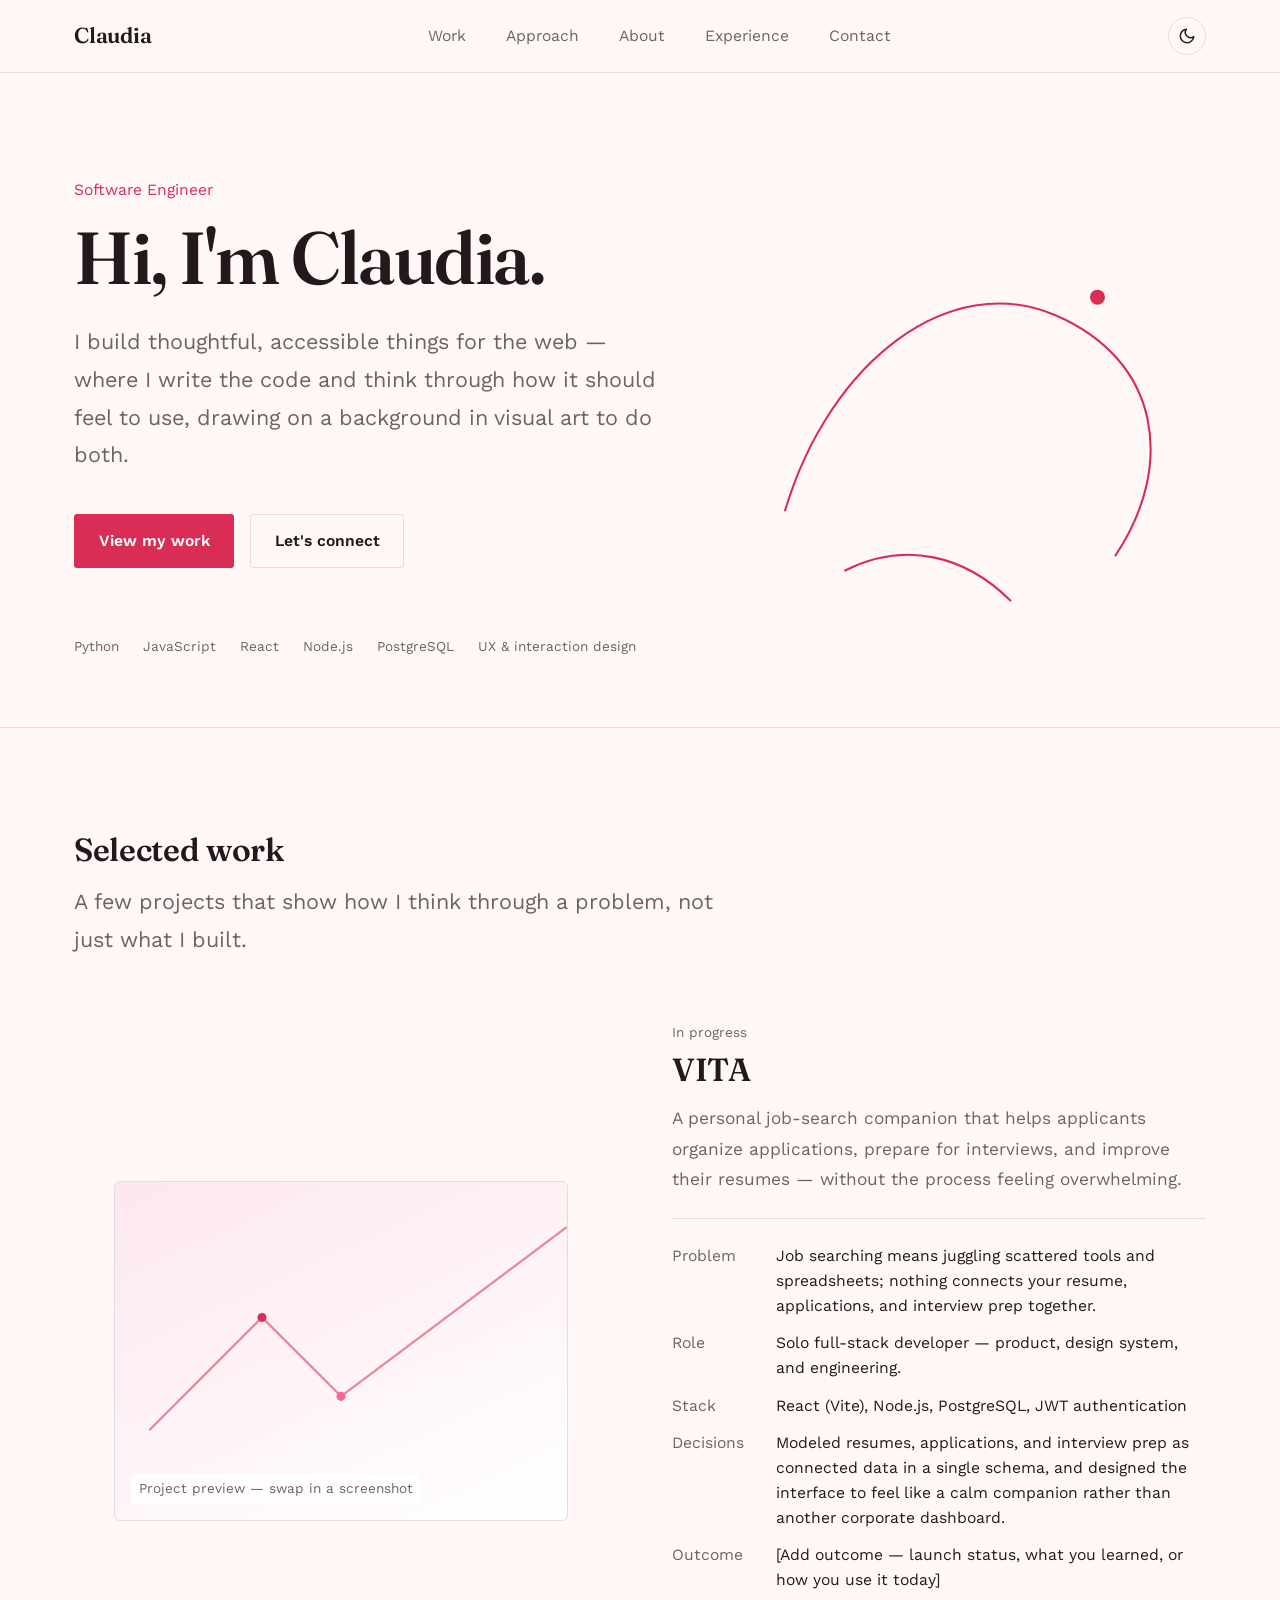
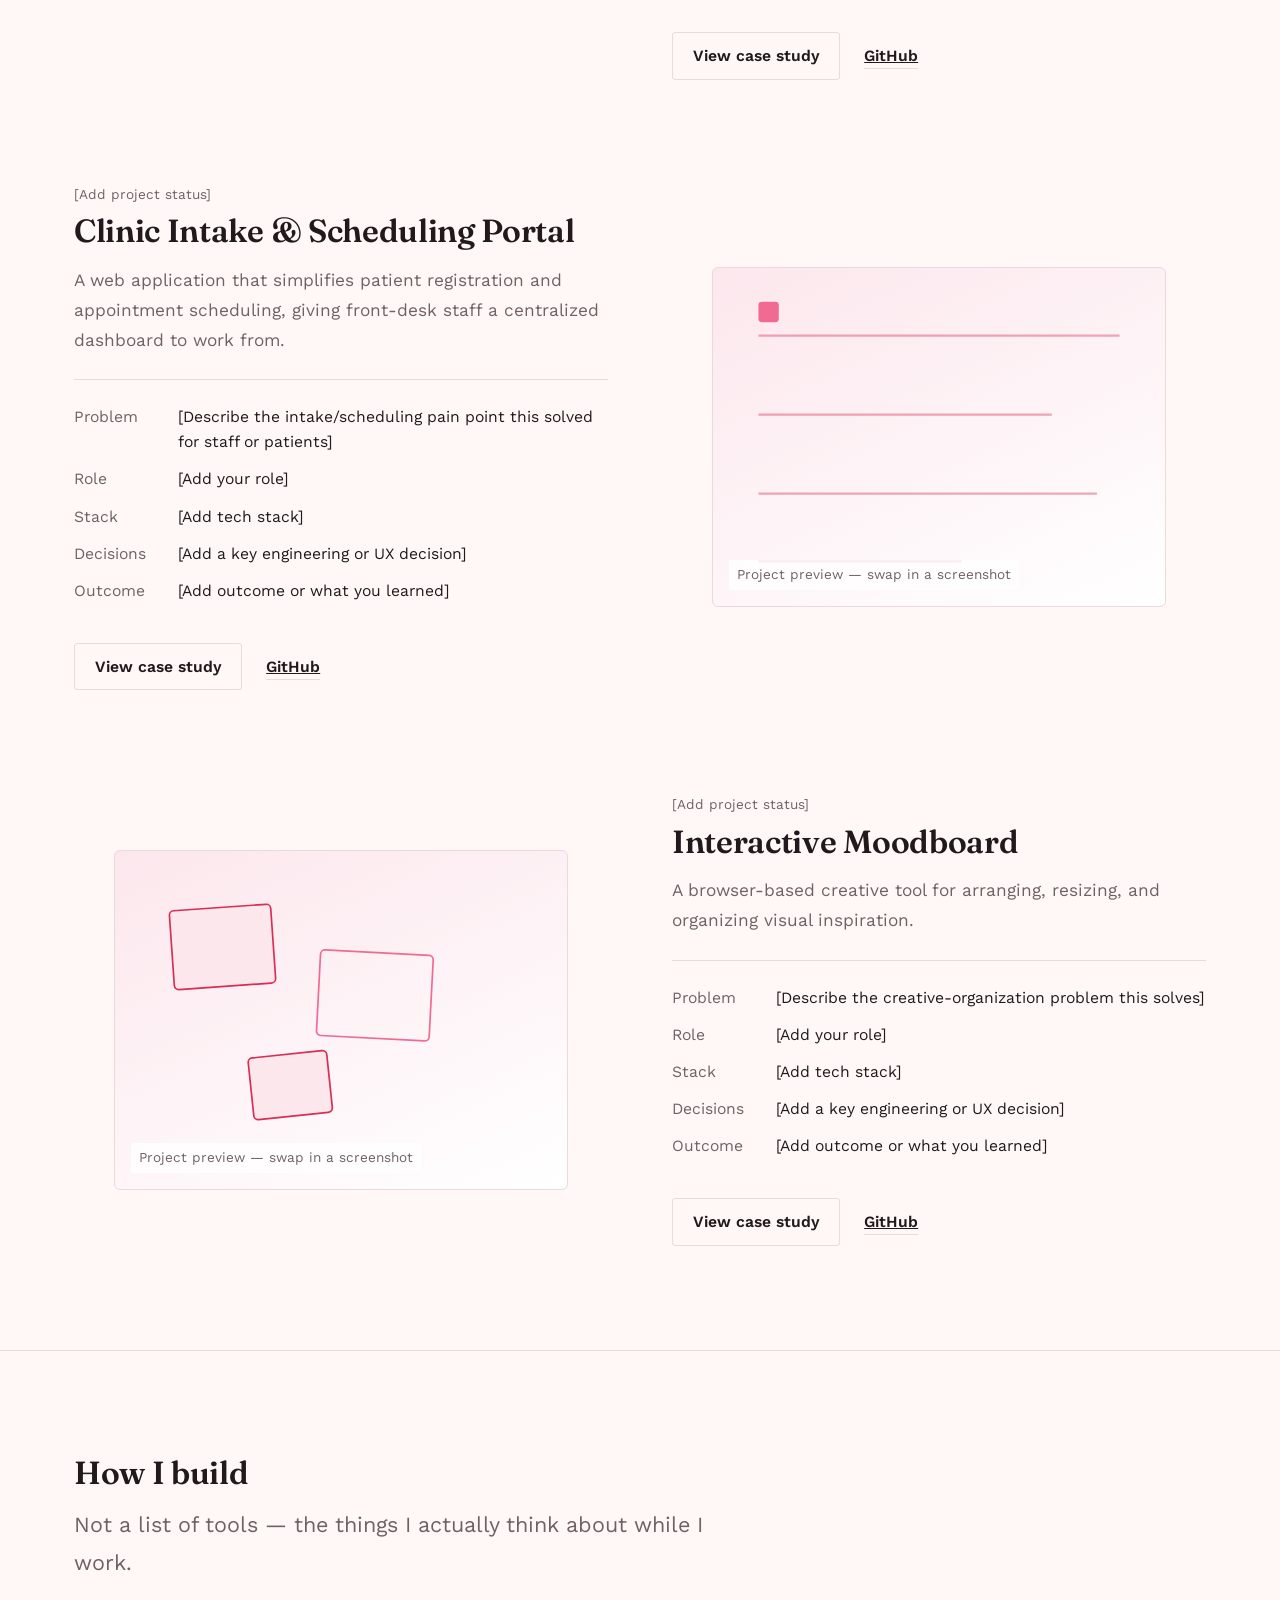
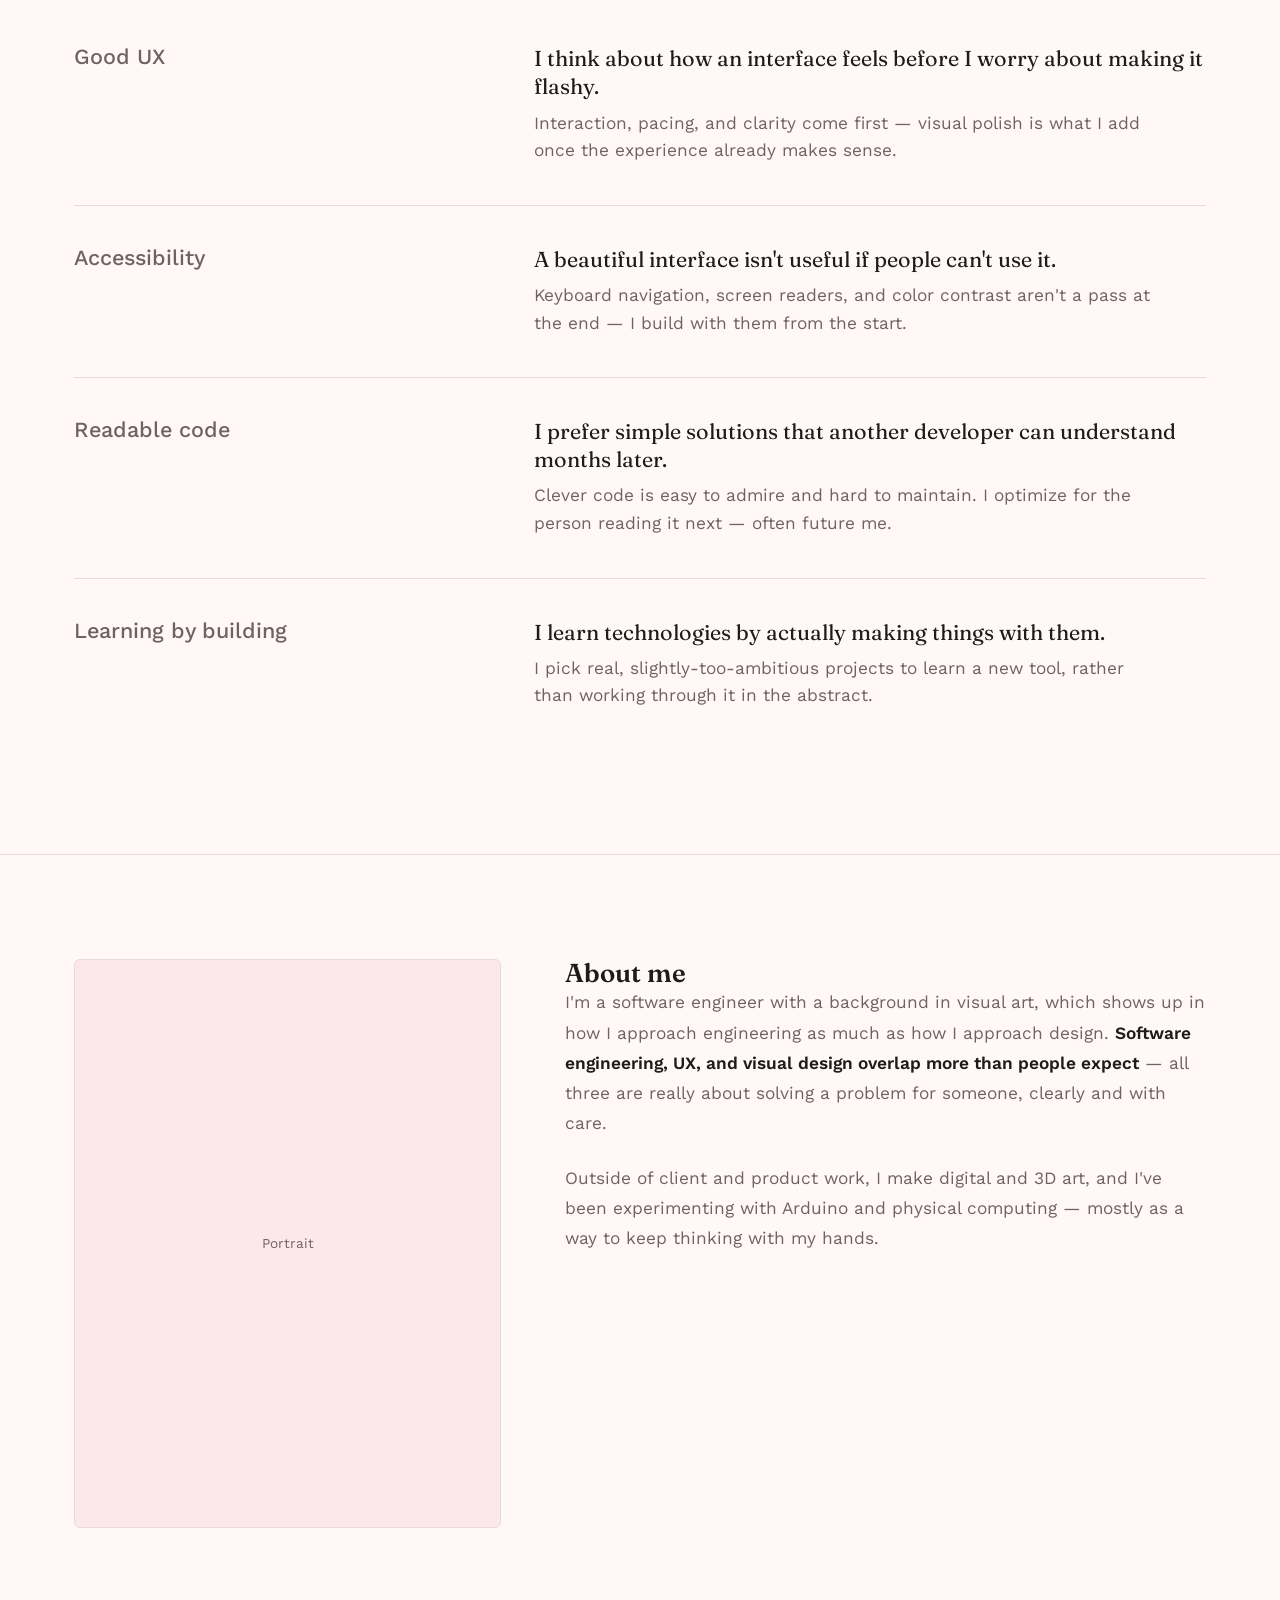
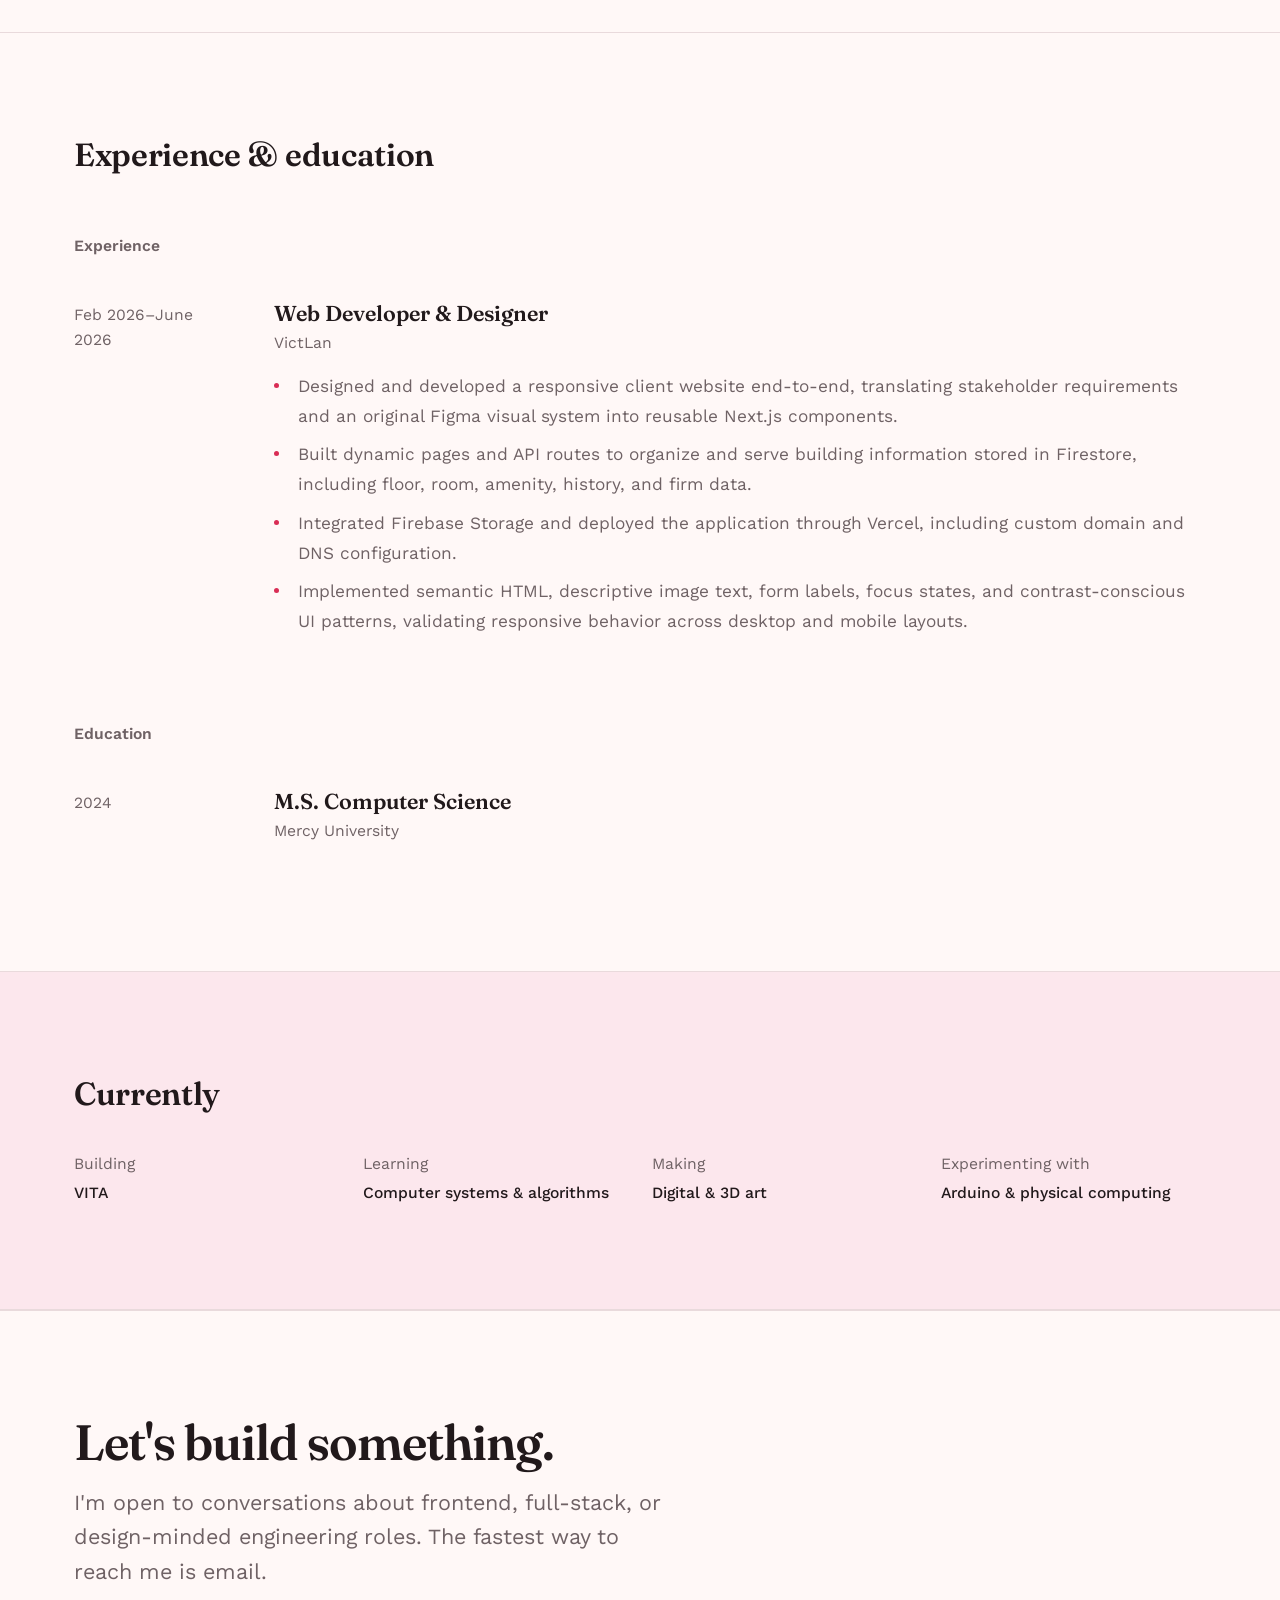
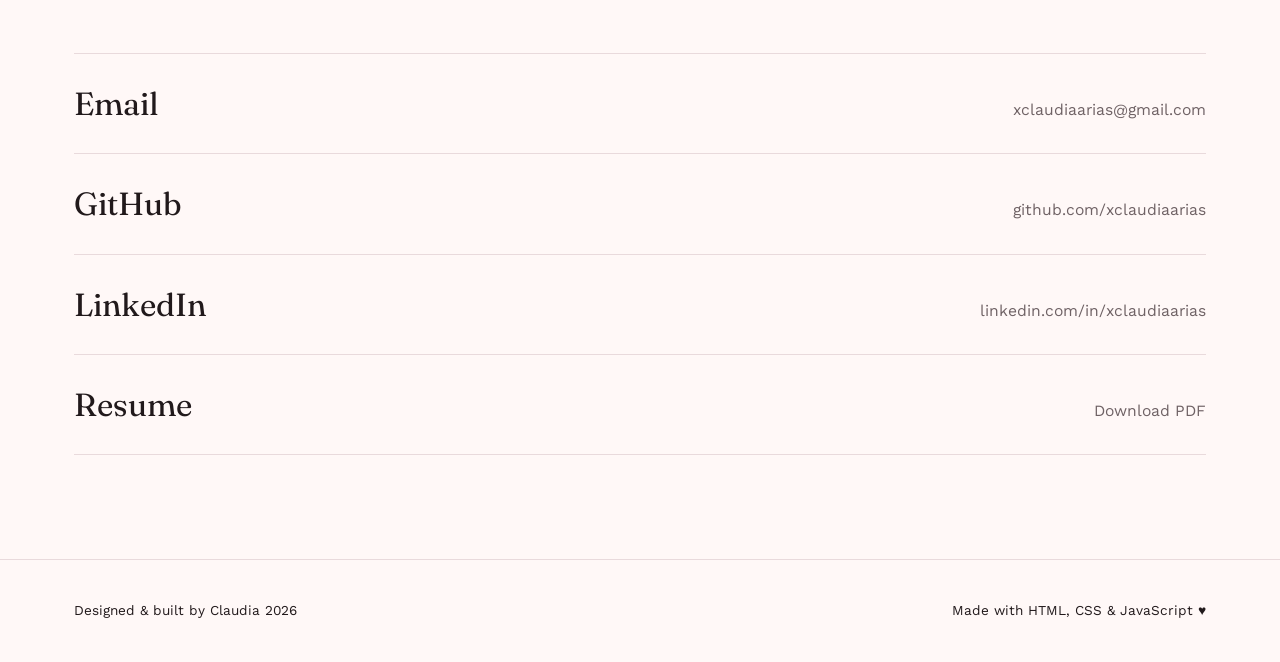
==== index.html @ dd561746 "update selected works to feature project case study" ====
<!DOCTYPE html>
<html lang="en">
<head>
  <meta charset="UTF-8" />
  <meta name="viewport" content="width=device-width, initial-scale=1.0" />
  <title>Claudia Arias — Software Engineer</title>
  <meta name="description" content="Claudia is a software engineer who builds thoughtful, accessible web experiences, informed by a background in visual art." />

  <!-- Set theme before first paint to avoid a flash of the wrong theme.
       Kept inline (not in theme.js) specifically so it runs before CSS/layout. -->
  <script>
    (function () {
      try {
        var stored = localStorage.getItem("portfolio-theme");
        var theme = stored || (window.matchMedia("(prefers-color-scheme: dark)").matches ? "dark" : "light");
        document.documentElement.setAttribute("data-theme", theme);
      } catch (e) {
        document.documentElement.setAttribute("data-theme", "light");
      }
    })();
  </script>

  <link rel="preconnect" href="https://fonts.googleapis.com" />
  <link rel="preconnect" href="https://fonts.gstatic.com" crossorigin />
  <link href="https://fonts.googleapis.com/css2?family=Fraunces:opsz,wght@9..144,500;9..144,600&family=Work+Sans:wght@400;500;600&display=swap" rel="stylesheet" />

  <link rel="stylesheet" href="css/variables.css" />
  <link rel="stylesheet" href="css/base.css" />
  <link rel="stylesheet" href="css/components.css" />
  <link rel="stylesheet" href="css/responsive.css" />
</head>
<body>
  <a class="skip-link" href="#main">Skip to content</a>

  <header class="site-header">
    <div class="container">
      <a class="wordmark" href="#top">Claudia</a>

      <nav aria-label="Primary">
        <ul class="nav-links" data-open="false">
          <li><a href="#work">Work</a></li>
          <li><a href="#approach">Approach</a></li>
          <li><a href="#about">About</a></li>
          <li><a href="#experience">Experience</a></li>
          <li><a href="#contact">Contact</a></li>
        </ul>
      </nav>

      <div class="header-actions">
        <button class="theme-toggle" type="button" aria-label="Switch to dark theme">
          <svg class="icon-moon" viewBox="0 0 24 24" fill="none" stroke="currentColor" stroke-width="2" aria-hidden="true">
            <path d="M21 12.79A9 9 0 1 1 11.21 3 7 7 0 0 0 21 12.79Z" stroke-linecap="round" stroke-linejoin="round"/>
          </svg>
          <svg class="icon-sun" viewBox="0 0 24 24" fill="none" stroke="currentColor" stroke-width="2" aria-hidden="true">
            <circle cx="12" cy="12" r="4"/>
            <path d="M12 2v2M12 20v2M4.93 4.93l1.41 1.41M17.66 17.66l1.41 1.41M2 12h2M20 12h2M4.93 19.07l1.41-1.41M17.66 6.34l1.41-1.41" stroke-linecap="round"/>
          </svg>
        </button>

        <button class="nav-toggle" type="button" aria-label="Open menu" aria-expanded="false">
          <svg class="icon-menu" viewBox="0 0 24 24" fill="none" stroke="currentColor" stroke-width="2" aria-hidden="true">
            <path d="M3 6h18M3 12h18M3 18h18" stroke-linecap="round"/>
          </svg>
          <svg class="icon-close" viewBox="0 0 24 24" fill="none" stroke="currentColor" stroke-width="2" aria-hidden="true">
            <path d="M6 6l12 12M18 6L6 18" stroke-linecap="round"/>
          </svg>
        </button>
      </div>
    </div>
  </header>

  <main id="main">
    <!-- ============================== HERO ============================== -->
    <section class="hero" id="top" aria-label="Introduction">
      <div class="container">
        <div class="hero-copy">
          <span class="hero-eyebrow">Software Engineer</span>
          <h1>Hi, I'm Claudia.</h1>
          <p class="hero-lede">
            I build thoughtful, accessible things for the web — where I write
            the code and think through how it should feel to use, drawing on
            a background in visual art to do both.
          </p>

          <div class="hero-ctas">
            <a class="btn btn-primary" href="#work">View my work</a>
            <a class="btn btn-secondary" href="#contact">Let's connect</a>
          </div>

          <div class="hero-disciplines" aria-label="Areas I work across">
            <span>Python</span>
            <span>JavaScript</span>
            <span>React</span>
            <span>Node.js</span>
            <span>PostgreSQL</span>
            <span>UX &amp; interaction design</span>
          </div>
        </div>

        <svg class="hero-art" viewBox="0 0 320 320" aria-hidden="true">
          <path d="M40 220 C 70 120, 150 60, 220 90 S 300 190, 260 250" />
          <path d="M80 260 C 120 240, 160 250, 190 280" />
          <circle cx="248" cy="78" r="5" fill="currentColor" stroke="none" />
        </svg>
      </div>
    </section>

    <!-- ========================== SELECTED WORK ========================== -->
   <!-- ========================== SELECTED WORK ========================== -->
    <section class="section" id="work" aria-labelledby="work-heading">
      <div class="container">
        <div class="section-head reveal">
          <h2 id="work-heading">Selected work</h2>
          <p>A few projects that show how I think through a problem, not just what I built.</p>
        </div>

        <div class="work-list">
          <!-- Project 1: VITA -->
          <article class="work-item reveal">
            <figure class="work-visual">
              <svg viewBox="0 0 400 300" role="img" aria-label="Abstract preview graphic for VITA">
                <rect width="400" height="300" fill="none" />
                <path d="M30 220 L 130 120 L 200 190 L 400 40" stroke="currentColor" stroke-width="2" fill="none" opacity="0.55" style="color: var(--color-accent)" />
                <circle cx="130" cy="120" r="4" fill="var(--color-accent)" />
                <circle cx="200" cy="190" r="4" fill="var(--color-accent-pink)" />
              </svg>
              <figcaption>Project preview — swap in a screenshot</figcaption>
            </figure>

            <div class="work-content">
              <span class="work-kicker">In progress</span>
              <h3>VITA</h3>
              <p class="work-desc">
                A personal job-search companion that helps applicants organize
                applications, prepare for interviews, and improve their
                resumes — without the process feeling overwhelming.
              </p>

              <dl class="work-specs">
                <div>
                  <dt>Problem</dt>
                  <dd>Job searching means juggling scattered tools and spreadsheets; nothing connects your resume, applications, and interview prep together.</dd>
                </div>
                <div>
                  <dt>Role</dt>
                  <dd>Solo full-stack developer — product, design system, and engineering.</dd>
                </div>
                <div>
                  <dt>Stack</dt>
                  <dd>React (Vite), Node.js, PostgreSQL, JWT authentication</dd>
                </div>
                <div>
                  <dt>Decisions</dt>
                  <dd>Modeled resumes, applications, and interview prep as connected data in a single schema, and designed the interface to feel like a calm companion rather than another corporate dashboard.</dd>
                </div>
                <div>
                  <dt>Outcome</dt>
                  <dd>[Add outcome — launch status, what you learned, or how you use it today]</dd>
                </div>
              </dl>

              <div class="work-actions">
                <a class="btn btn-secondary" href="projects/vita.html">View case study</a>
                <a class="btn-text" href="#">GitHub</a>
                <span class="sr-only">Live demo not yet available</span>
              </div>
            </div>
          </article>

          <!-- Project 2: Clinic Intake & Scheduling Portal -->
          <article class="work-item reveal">
            <figure class="work-visual">
              <svg viewBox="0 0 400 300" role="img" aria-label="Abstract preview graphic for the Clinic Intake and Scheduling Portal">
                <path d="M40 60 H 360 M40 130 H 300 M40 200 H 340 M40 260 H 220" stroke="currentColor" stroke-width="2" opacity="0.4" style="color: var(--color-accent)" />
                <rect x="40" y="30" width="18" height="18" rx="3" fill="var(--color-accent-pink)" />
              </svg>
              <figcaption>Project preview — swap in a screenshot</figcaption>
            </figure>

            <div class="work-content">
              <span class="work-kicker">[Add project status]</span>
              <h3>Clinic Intake &amp; Scheduling Portal</h3>
              <p class="work-desc">
                A web application that simplifies patient registration and
                appointment scheduling, giving front-desk staff a centralized
                dashboard to work from.
              </p>

              <dl class="work-specs">
                <div>
                  <dt>Problem</dt>
                  <dd>[Describe the intake/scheduling pain point this solved for staff or patients]</dd>
                </div>
                <div>
                  <dt>Role</dt>
                  <dd>[Add your role]</dd>
                </div>
                <div>
                  <dt>Stack</dt>
                  <dd>[Add tech stack]</dd>
                </div>
                <div>
                  <dt>Decisions</dt>
                  <dd>[Add a key engineering or UX decision]</dd>
                </div>
                <div>
                  <dt>Outcome</dt>
                  <dd>[Add outcome or what you learned]</dd>
                </div>
              </dl>

              <div class="work-actions">
                <a class="btn btn-secondary" href="projects/cisp.html">View case study</a>
                <a class="btn-text" href="#">GitHub</a>
              </div>
            </div>
          </article>

          <!-- Project 3: Interactive Moodboard -->
          <article class="work-item reveal">
            <figure class="work-visual">
              <svg viewBox="0 0 400 300" role="img" aria-label="Abstract preview graphic for the Interactive Moodboard">
                <rect x="50" y="50" width="90" height="70" rx="4" fill="var(--color-accent-soft)" stroke="var(--color-accent)" stroke-width="1.5" transform="rotate(-4 95 85)" />
                <rect x="180" y="90" width="100" height="76" rx="4" fill="none" stroke="var(--color-accent-pink)" stroke-width="1.5" transform="rotate(3 230 128)" />
                <rect x="120" y="180" width="70" height="55" rx="4" fill="var(--color-accent-soft)" stroke="var(--color-accent)" stroke-width="1.5" transform="rotate(-6 155 207)" />
              </svg>
              <figcaption>Project preview — swap in a screenshot</figcaption>
            </figure>

            <div class="work-content">
              <span class="work-kicker">[Add project status]</span>
              <h3>Interactive Moodboard</h3>
              <p class="work-desc">
                A browser-based creative tool for arranging, resizing, and
                organizing visual inspiration.
              </p>

              <dl class="work-specs">
                <div>
                  <dt>Problem</dt>
                  <dd>[Describe the creative-organization problem this solves]</dd>
                </div>
                <div>
                  <dt>Role</dt>
                  <dd>[Add your role]</dd>
                </div>
                <div>
                  <dt>Stack</dt>
                  <dd>[Add tech stack]</dd>
                </div>
                <div>
                  <dt>Decisions</dt>
                  <dd>[Add a key engineering or UX decision]</dd>
                </div>
                <div>
                  <dt>Outcome</dt>
                  <dd>[Add outcome or what you learned]</dd>
                </div>
              </dl>

              <div class="work-actions">
                <a class="btn btn-secondary" href="projects/moodboard.html">View case study</a>
                <a class="btn-text" href="#">GitHub</a>
              </div>
            </div>
          </article>
          <!-- To add another project: copy one <article class="work-item"> block
               above (including its <figure> and <dl>) and update the content. -->
        </div>
      </div>
    </section>

    <!-- ======================= HOW I BUILD / APPROACH ===================== -->
    <section class="section" id="approach" aria-labelledby="approach-heading">
      <div class="container">
        <div class="section-head reveal">
          <h2 id="approach-heading">How I build</h2>
          <p>Not a list of tools — the things I actually think about while I work.</p>
        </div>

        <div class="principles reveal">
          <div class="principle">
            <h3>Good UX</h3>
            <div>
              <blockquote>I think about how an interface feels before I worry about making it flashy.</blockquote>
              <p class="principle-note">Interaction, pacing, and clarity come first — visual polish is what I add once the experience already makes sense.</p>
            </div>
          </div>

          <div class="principle">
            <h3>Accessibility</h3>
            <div>
              <blockquote>A beautiful interface isn't useful if people can't use it.</blockquote>
              <p class="principle-note">Keyboard navigation, screen readers, and color contrast aren't a pass at the end — I build with them from the start.</p>
            </div>
          </div>

          <div class="principle">
            <h3>Readable code</h3>
            <div>
              <blockquote>I prefer simple solutions that another developer can understand months later.</blockquote>
              <p class="principle-note">Clever code is easy to admire and hard to maintain. I optimize for the person reading it next — often future me.</p>
            </div>
          </div>

          <div class="principle">
            <h3>Learning by building</h3>
            <div>
              <blockquote>I learn technologies by actually making things with them.</blockquote>
              <p class="principle-note">I pick real, slightly-too-ambitious projects to learn a new tool, rather than working through it in the abstract.</p>
            </div>
          </div>
        </div>
      </div>
    </section>

    <!-- ============================== ABOUT ============================== -->
    <section class="section about" id="about" aria-labelledby="about-heading">
      <div class="container">
        <div class="about-portrait reveal" role="img" aria-label="Portrait placeholder">
          Portrait
        </div>

        <div class="about-body reveal">
          <h2 id="about-heading">About me</h2>
          <p>
            I'm a software engineer with a background in visual art, which
            shows up in how I approach engineering as much as how I approach
            design. <strong>Software engineering, UX, and visual design overlap
            more than people expect</strong> — all three are really about solving
            a problem for someone, clearly and with care.
          </p>
          <p>
            Outside of client and product work, I make digital and 3D art,
            and I've been experimenting with Arduino and physical computing —
            mostly as a way to keep thinking with my hands.
          </p>
        </div>
      </div>
    </section>

    <!-- ======================= EXPERIENCE & EDUCATION ===================== -->
    <section class="section" id="experience" aria-labelledby="experience-heading">
      <div class="container">
        <div class="section-head reveal">
          <h2 id="experience-heading">Experience &amp; education</h2>
        </div>

        <div class="reveal">
          <div class="timeline-group">
            <h3>Experience</h3>

            <div class="timeline-entry">
              <div class="timeline-date">Feb 2026–June 2026</div>
              <div class="timeline-role">
                <h4>Web Developer & Designer</h4>
                <p class="timeline-org">VictLan</p>
                <ul>
                  <li>Designed and developed a responsive client website end-to-end, translating stakeholder requirements and an original Figma visual
system into reusable Next.js components.</li>
                  <li>Built dynamic pages and API routes to organize and serve building information stored in Firestore, including floor, room, amenity,
history, and firm data.</li>
                  <li>
                    Integrated Firebase Storage and deployed the application through Vercel, including custom domain and DNS configuration.
                  </li>
                  <li>
                    Implemented semantic HTML, descriptive image text, form labels, focus states, and contrast-conscious UI patterns, validating
responsive behavior across desktop and mobile layouts.
                  </li>
                </ul>
              </div>
            </div>
          </div>

          <div class="timeline-group">
            <h3>Education</h3>

            <div class="timeline-entry">
              <div class="timeline-date">2024</div>
              <div class="timeline-role">
                <h4>M.S. Computer Science</h4>
                <p class="timeline-org">Mercy University</p>
              </div>
            </div>
          </div>
        </div>
      </div>
    </section>

    <!-- ============================ CURRENTLY ============================= -->
    <section class="currently" aria-labelledby="currently-heading">
      <div class="container section" style="border-top: none;">
        <div class="section-head reveal">
          <h2 id="currently-heading">Currently</h2>
        </div>

        <div class="currently-grid reveal">
          <div class="currently-item">
            <span class="label">Building</span>
            <span class="value">VITA</span>
          </div>
          <div class="currently-item">
            <span class="label">Learning</span>
            <span class="value">Computer systems &amp; algorithms</span>
          </div>
          <div class="currently-item">
            <span class="label">Making</span>
            <span class="value">Digital &amp; 3D art</span>
          </div>
          <div class="currently-item">
            <span class="label">Experimenting with</span>
            <span class="value">Arduino &amp; physical computing</span>
          </div>
        </div>
      </div>
    </section>

    <!-- ============================== CONTACT ============================= -->
    <section class="section contact" id="contact" aria-labelledby="contact-heading">
      <div class="container">
        <h2 id="contact-heading">Let's build something.</h2>
        <p class="contact-lede">
          I'm open to conversations about frontend, full-stack, or
          design-minded engineering roles. The fastest way to reach me is
          email.
        </p>

        <ul class="contact-links reveal">
          <li>
            <a href="mailto:xclaudiaarias@gmail.com">
              Email
              <span class="contact-detail">xclaudiaarias@gmail.com</span>
            </a>
          </li>
          <li>
            <a href="https://github.com/" target="_blank" rel="noopener noreferrer">
              GitHub
              <span class="contact-detail">github.com/xclaudiaarias</span>
            </a>
          </li>
          <li>
            <a href="https://www.linkedin.com/" target="_blank" rel="noopener noreferrer">
              LinkedIn
              <span class="contact-detail">linkedin.com/in/xclaudiaarias</span>
            </a>
          </li>
          <li>
            <a href="assets/ClaudiaAriasRESUME.pdf" target="_blank" rel="noopener noreferrer">
              Resume
              <span class="contact-detail">Download PDF</span>
            </a>
          </li>
        </ul>
      </div>
    </section>
  </main>

  <footer class="site-footer">
    <div class="container">
      <p>Designed &amp; built by Claudia <span data-current-year>2026</span></p>
      <p>Made with HTML, CSS &amp; JavaScript ♥</p>
    </div>
  </footer>

  <script src="js/theme.js"></script>
  <script src="js/navigation.js"></script>
  <script src="js/main.js"></script>
</body>
</html>
---- css/variables.css ----
/* Design tokens  */

:root {
  /* ---- Color: light theme (default) ---- */
  --color-bg: #FFF8F7;
  --color-surface: #FFFFFF;
  --color-text: #21191B;
  --color-text-secondary: #6F6265;
  --color-border: #E9DADC;
  --color-accent: #D92D55;
  --color-accent-pink: #F06A91;
  --color-accent-soft: #FCE7ED;

  /* Derived, theme-aware helpers */
  --color-accent-contrast: #FFFFFF;
  --shadow-color: 340 30% 10%;

  /* ---- Type ---- */
  --font-display: "Fraunces", "Iowan Old Style", "Palatino Linotype", serif;
  --font-body: "Work Sans", -apple-system, BlinkMacSystemFont, "Segoe UI", sans-serif;
  --font-mono: "IBM Plex Mono", "SFMono-Regular", Consolas, monospace;

  /* Fluid type scale — clamp(min, preferred, max) */
  --text-xs: clamp(0.78rem, 0.75rem + 0.15vw, 0.85rem);
  --text-sm: clamp(0.9rem, 0.87rem + 0.15vw, 0.98rem);
  --text-base: clamp(1rem, 0.96rem + 0.2vw, 1.08rem);
  --text-md: clamp(1.15rem, 1.08rem + 0.35vw, 1.35rem);
  --text-lg: clamp(1.5rem, 1.3rem + 1vw, 2rem);
  --text-xl: clamp(2.1rem, 1.7rem + 2vw, 3.1rem);
  --text-2xl: clamp(2.8rem, 2.1rem + 3.5vw, 4.6rem);

  --leading-tight: 1.1;
  --leading-snug: 1.3;
  --leading-normal: 1.6;
  --leading-relaxed: 1.75;

  /* ---- Space (8px rhythm) ---- */
  --space-3xs: 0.25rem;
  --space-2xs: 0.5rem;
  --space-xs: 0.75rem;
  --space-sm: 1rem;
  --space-md: 1.5rem;
  --space-lg: 2.5rem;
  --space-xl: 4rem;
  --space-2xl: 6.5rem;
  --space-3xl: 9rem;

  /* ---- Layout ---- */
  --content-width: 1180px;
  --measure: 62ch;
  --radius-sm: 3px;
  --radius-md: 6px;

  /* ---- Motion ---- */
  --ease-out: cubic-bezier(0.16, 1, 0.3, 1);
  --duration-fast: 150ms;
  --duration-base: 280ms;
  --duration-slow: 600ms;

  color-scheme: light;
}

/* ---- Color: dark theme ---- */
[data-theme="dark"] {
  --color-bg: #151113;
  --color-surface: #21191D;
  --color-text: #FFF5F6;
  --color-text-secondary: #C8B8BC;
  --color-border: #3A2B30;
  --color-accent: #FF5C7C;
  --color-accent-pink: #FF91AA;
  --color-accent-soft: #42232D;
  --color-accent-contrast: #21191B;
  --shadow-color: 340 60% 2%;

  color-scheme: dark;
}
---- css/base.css ----
/* Base — reset, element defaults, typography, a11y primitives */

*,
*::before,
*::after {
  box-sizing: border-box;
}

html {
  -webkit-text-size-adjust: 100%;
  text-size-adjust: 100%;
  scroll-behavior: smooth;
}

body {
  margin: 0;
  background: var(--color-bg);
  color: var(--color-text);
  font-family: var(--font-body);
  font-size: var(--text-base);
  line-height: var(--leading-normal);
  transition: background-color var(--duration-base) var(--ease-out),
              color var(--duration-base) var(--ease-out);
}

img,
svg {
  display: block;
  max-width: 100%;
  height: auto;
}

h1, h2, h3, h4 {
  font-family: var(--font-display);
  font-weight: 600;
  line-height: var(--leading-tight);
  margin: 0;
  color: var(--color-text);
}

p {
  margin: 0;
  color: var(--color-text);
}

a {
  color: inherit;
}

button {
  font: inherit;
  color: inherit;
  background: none;
  border: none;
  cursor: pointer;
}

ul, ol {
  margin: 0;
  padding: 0;
  list-style: none;
}

/* ---- Selection ---- */
::selection {
  background: var(--color-accent);
  color: var(--color-accent-contrast);
}

/* ---- Focus states — always visible, never suppressed ---- */
:focus-visible {
  outline: 2px solid var(--color-accent);
  outline-offset: 3px;
  border-radius: var(--radius-sm);
}

/* ---- Skip link ---- */
.skip-link {
  position: absolute;
  top: -100%;
  left: var(--space-sm);
  z-index: 1000;
  background: var(--color-accent);
  color: var(--color-accent-contrast);
  padding: var(--space-xs) var(--space-md);
  border-radius: var(--radius-sm);
  font-size: var(--text-sm);
  font-weight: 600;
  text-decoration: none;
  transition: top var(--duration-fast) var(--ease-out);
}

.skip-link:focus {
  top: var(--space-sm);
}

/* ---- Screen-reader only utility ---- */
.sr-only {
  position: absolute;
  width: 1px;
  height: 1px;
  padding: 0;
  margin: -1px;
  overflow: hidden;
  clip: rect(0, 0, 0, 0);
  white-space: nowrap;
  border: 0;
}

/* ---- Reduced motion — respected globally ---- */
@media (prefers-reduced-motion: reduce) {
  html {
    scroll-behavior: auto;
  }

  *,
  *::before,
  *::after {
    animation-duration: 0.001ms !important;
    animation-iteration-count: 1 !important;
    transition-duration: 0.001ms !important;
    scroll-behavior: auto !important;
  }
}

/* ---- Shared layout primitives ---- */
.container {
  width: 100%;
  max-width: var(--content-width);
  margin-inline: auto;
  padding-inline: var(--space-md);
}

.section {
  padding-block: var(--space-2xl);
  border-top: 1px solid var(--color-border);
}

.section-head {
  max-width: var(--measure);
  margin-bottom: var(--space-xl);
}

.section-head h2 {
  font-size: var(--text-lg);
  letter-spacing: -0.01em;
}

.section-head p {
  margin-top: var(--space-sm);
  color: var(--color-text-secondary);
  font-size: var(--text-md);
  line-height: var(--leading-relaxed);
}

.measure {
  max-width: var(--measure);
}

@media (max-width: 640px) {
  .container {
    padding-inline: var(--space-sm);
  }

  .section {
    padding-block: var(--space-xl);
  }
}
---- css/components.css ----
/* Components */


/* Site header / nav  */

.site-header {
  position: sticky;
  top: 0;
  z-index: 100;
  background: color-mix(in srgb, var(--color-bg) 88%, transparent);
  border-bottom: 1px solid var(--color-border);
  -webkit-backdrop-filter: blur(10px);
  backdrop-filter: blur(10px);
}

.site-header .container {
  display: flex;
  align-items: center;
  justify-content: space-between;
  height: 72px;
}

.wordmark {
  font-family: var(--font-display);
  font-size: var(--text-md);
  font-weight: 600;
  text-decoration: none;
  letter-spacing: -0.01em;
}

.wordmark:hover {
  color: var(--color-accent);
}

.nav-links {
  display: flex;
  align-items: center;
  gap: var(--space-lg);
}

.nav-links a {
  font-size: var(--text-sm);
  text-decoration: none;
  color: var(--color-text-secondary);
  position: relative;
  padding-block: var(--space-3xs);
}

.nav-links a::after {
  content: "";
  position: absolute;
  left: 0;
  right: 0;
  bottom: -2px;
  height: 1px;
  background: var(--color-accent);
  transform: scaleX(0);
  transform-origin: right;
  transition: transform var(--duration-base) var(--ease-out);
}

.nav-links a:hover,
.nav-links a:focus-visible {
  color: var(--color-text);
}

.nav-links a:hover::after,
.nav-links a:focus-visible::after {
  transform: scaleX(1);
  transform-origin: left;
}

.header-actions {
  display: flex;
  align-items: center;
  gap: var(--space-sm);
}

/* Theme toggle */
.theme-toggle {
  display: grid;
  place-items: center;
  width: 38px;
  height: 38px;
  border: 1px solid var(--color-border);
  border-radius: 50%;
  color: var(--color-text);
  transition: border-color var(--duration-fast) var(--ease-out),
              background-color var(--duration-fast) var(--ease-out);
}

.theme-toggle:hover {
  border-color: var(--color-accent);
  background: var(--color-accent-soft);
}

.theme-toggle svg {
  width: 18px;
  height: 18px;
}

.theme-toggle .icon-sun { display: none; }
[data-theme="dark"] .theme-toggle .icon-moon { display: none; }
[data-theme="dark"] .theme-toggle .icon-sun { display: block; }

/* Mobile nav toggle */
.nav-toggle {
  display: none;
  width: 38px;
  height: 38px;
  place-items: center;
  border: 1px solid var(--color-border);
  border-radius: 50%;
}

.nav-toggle svg {
  width: 18px;
  height: 18px;
}

.nav-toggle .icon-close { display: none; }
.nav-toggle[aria-expanded="true"] .icon-menu { display: none; }
.nav-toggle[aria-expanded="true"] .icon-close { display: block; }

@media (max-width: 760px) {
  .nav-toggle {
    display: grid;
  }

  .nav-links {
    position: fixed;
    inset: 72px 0 0 0;
    flex-direction: column;
    align-items: flex-start;
    gap: 0;
    background: var(--color-bg);
    padding: var(--space-md);
    transform: translateY(-8px);
    opacity: 0;
    pointer-events: none;
    transition: opacity var(--duration-base) var(--ease-out),
                transform var(--duration-base) var(--ease-out);
  }

  .nav-links[data-open="true"] {
    opacity: 1;
    transform: translateY(0);
    pointer-events: auto;
  }

  .nav-links a {
    width: 100%;
    padding-block: var(--space-sm);
    font-size: var(--text-md);
    border-bottom: 1px solid var(--color-border);
  }
}

/* Buttons                                                                */

.btn {
  display: inline-flex;
  align-items: center;
  gap: var(--space-2xs);
  font-size: var(--text-sm);
  font-weight: 600;
  text-decoration: none;
  padding: 0.85em 1.5em;
  border-radius: var(--radius-sm);
  border: 1px solid transparent;
  transition: background-color var(--duration-fast) var(--ease-out),
              border-color var(--duration-fast) var(--ease-out),
              color var(--duration-fast) var(--ease-out),
              transform var(--duration-fast) var(--ease-out);
}

.btn:active {
  transform: translateY(1px);
}

.btn-primary {
  background: var(--color-accent);
  color: var(--color-accent-contrast);
}

.btn-primary:hover,
.btn-primary:focus-visible {
  background: var(--color-accent-pink);
}

.btn-secondary {
  border-color: var(--color-border);
  color: var(--color-text);
}

.btn-secondary:hover,
.btn-secondary:focus-visible {
  border-color: var(--color-accent);
  color: var(--color-accent);
}

.btn-text {
  padding: 0;
  font-size: var(--text-sm);
  font-weight: 600;
  color: var(--color-text);
  border-bottom: 1px solid var(--color-border);
  border-radius: 0;
}

.btn-text:hover,
.btn-text:focus-visible {
  color: var(--color-accent);
  border-color: var(--color-accent);
}

/* Hero                                                                   */

.hero {
  padding-block: var(--space-2xl) var(--space-xl);
}

.hero .container {
  display: grid;
  grid-template-columns: 1.1fr 0.9fr;
  gap: var(--space-xl);
  align-items: center;
}

.hero-eyebrow {
  display: block;
  font-size: var(--text-sm);
  color: var(--color-accent);
  margin-bottom: var(--space-sm);
}

.hero h1 {
  font-size: var(--text-2xl);
  letter-spacing: -0.02em;
}

.hero h1 em {
  font-style: italic;
  color: var(--color-accent);
}

.hero-lede {
  margin-top: var(--space-md);
  max-width: 46ch;
  font-size: var(--text-md);
  color: var(--color-text-secondary);
  line-height: var(--leading-relaxed);
}

.hero-ctas {
  display: flex;
  gap: var(--space-sm);
  margin-top: var(--space-lg);
  flex-wrap: wrap;
}

.hero-disciplines {
  margin-top: var(--space-xl);
  display: flex;
  flex-wrap: wrap;
  gap: var(--space-xs) var(--space-md);
  font-size: var(--text-xs);
  color: var(--color-text-secondary);
}

.hero-disciplines span {
  padding-block: var(--space-3xs);
  border-bottom: 1px solid transparent;
}

.hero-art {
  width: 100%;
  height: auto;
  color: var(--color-accent);
}

.hero-art path {
  fill: none;
  stroke: currentColor;
  stroke-width: 1.4;
  stroke-linecap: round;
}

@media (max-width: 900px) {
  .hero .container {
    grid-template-columns: 1fr;
  }

  .hero-art {
    order: -1;
    max-width: 260px;
    margin-inline: auto;
  }
}

/* Selected work                                                          */

.work-list {
  display: flex;
  flex-direction: column;
  gap: var(--space-2xl);
}

.work-item {
  display: grid;
  grid-template-columns: 1fr 1fr;
  gap: var(--space-xl);
  align-items: center;
}

.work-item:nth-child(even) .work-visual {
  order: 2;
}

.work-visual {
  position: relative;
  aspect-ratio: 4 / 3;
  border-radius: var(--radius-md);
  border: 1px solid var(--color-border);
  background: linear-gradient(155deg, var(--color-accent-soft), var(--color-surface));
  overflow: hidden;
}

.work-visual svg {
  position: absolute;
  inset: 0;
  width: 100%;
  height: 100%;
}

.work-visual figcaption {
  position: absolute;
  left: var(--space-sm);
  bottom: var(--space-sm);
  font-size: var(--text-xs);
  color: var(--color-text-secondary);
  background: color-mix(in srgb, var(--color-surface) 78%, transparent);
  padding: 0.3em 0.6em;
  border-radius: var(--radius-sm);
}

.work-content .work-kicker {
  display: block;
  font-size: var(--text-xs);
  color: var(--color-text-secondary);
  margin-bottom: var(--space-2xs);
}

.work-content h3 {
  font-size: var(--text-lg);
  letter-spacing: -0.01em;
}

.work-content .work-desc {
  margin-top: var(--space-sm);
  color: var(--color-text-secondary);
  line-height: var(--leading-relaxed);
  max-width: 52ch;
}

.work-specs {
  margin-top: var(--space-md);
  display: grid;
  gap: var(--space-xs);
  border-top: 1px solid var(--color-border);
  padding-top: var(--space-md);
}

.work-specs > div {
  display: grid;
  grid-template-columns: 88px 1fr;
  gap: var(--space-sm);
  font-size: var(--text-sm);
}

.work-specs dt {
  color: var(--color-text-secondary);
}

.work-specs dd {
  margin: 0;
  color: var(--color-text);
}

.work-actions {
  display: flex;
  gap: var(--space-md);
  margin-top: var(--space-lg);
  flex-wrap: wrap;
  align-items: center;
}

.work-actions .btn-secondary,
.work-actions .btn-primary {
  padding: 0.65em 1.25em;
}

@media (max-width: 820px) {
  .work-item,
  .work-item:nth-child(even) .work-visual {
    grid-template-columns: 1fr;
    order: 0;
  }

  .work-item {
    display: block;
  }

  .work-visual {
    margin-bottom: var(--space-md);
  }
}

/* How I build / philosophy                                               */

.principles {
  display: flex;
  flex-direction: column;
}

.principle {
  display: grid;
  grid-template-columns: 1fr 1.6fr;
  gap: var(--space-lg);
  padding-block: var(--space-lg);
  border-top: 1px solid var(--color-border);
}

.principle:first-child {
  border-top: none;
  padding-top: 0;
}

.principle h3 {
  font-size: var(--text-md);
  color: var(--color-text-secondary);
  font-weight: 500;
  font-family: var(--font-body);
}

.principle blockquote {
  margin: 0 0 var(--space-2xs);
  font-family: var(--font-display);
  font-size: var(--text-md);
  line-height: var(--leading-snug);
}

.principle p.principle-note {
  margin-top: var(--space-2xs);
  color: var(--color-text-secondary);
  max-width: 56ch;
}

@media (max-width: 700px) {
  .principle {
    grid-template-columns: 1fr;
    gap: var(--space-xs);
  }
}

/* About                                                                  */

.about .container {
  display: grid;
  grid-template-columns: 0.8fr 1.2fr;
  gap: var(--space-xl);
  align-items: start;
}

.about-portrait {
  aspect-ratio: 3 / 4;
  border-radius: var(--radius-md);
  border: 1px solid var(--color-border);
  background: var(--color-accent-soft);
  display: grid;
  place-items: center;
  color: var(--color-text-secondary);
  font-size: var(--text-xs);
}

.about-body p {
  color: var(--color-text-secondary);
  line-height: var(--leading-relaxed);
  max-width: var(--measure);
}

.about-body p + p {
  margin-top: var(--space-md);
}

.about-body strong {
  color: var(--color-text);
  font-weight: 600;
}

@media (max-width: 760px) {
  .about .container {
    grid-template-columns: 1fr;
  }

  .about-portrait {
    max-width: 220px;
  }
}

/* Experience & education (timeline)                                      */

.timeline-group + .timeline-group {
  margin-top: var(--space-xl);
}

.timeline-group h3 {
  font-size: var(--text-sm);
  color: var(--color-text-secondary);
  font-weight: 600;
  margin-bottom: var(--space-md);
  font-family: var(--font-body);
}

.timeline-entry {
  display: grid;
  grid-template-columns: 160px 1fr;
  gap: var(--space-lg);
  padding-block: var(--space-md);
  border-top: 1px solid var(--color-border);
}

.timeline-entry:first-of-type {
  border-top: none;
}

.timeline-date {
  color: var(--color-text-secondary);
  font-size: var(--text-sm);
}

.timeline-role h4 {
  font-size: var(--text-md);
}

.timeline-role .timeline-org {
  color: var(--color-text-secondary);
  font-size: var(--text-sm);
  margin-top: var(--space-3xs);
}

.timeline-role ul {
  margin-top: var(--space-sm);
  display: grid;
  gap: var(--space-2xs);
}

.timeline-role li {
  position: relative;
  padding-left: var(--space-md);
  color: var(--color-text-secondary);
  line-height: var(--leading-relaxed);
}

.timeline-role li::before {
  content: "";
  position: absolute;
  left: 0;
  top: 0.7em;
  width: 5px;
  height: 5px;
  border-radius: 50%;
  background: var(--color-accent);
}

@media (max-width: 640px) {
  .timeline-entry {
    grid-template-columns: 1fr;
    gap: var(--space-2xs);
  }
}

/* Currently                                                              */

.currently {
  background: var(--color-accent-soft);
  border-top: 1px solid var(--color-border);
  border-bottom: 1px solid var(--color-border);
}

.currently .section-head {
  margin-bottom: var(--space-lg);
}

.currently-grid {
  display: grid;
  grid-template-columns: repeat(4, 1fr);
  gap: var(--space-md);
}

.currently-item {
  font-size: var(--text-sm);
}

.currently-item .label {
  display: block;
  color: var(--color-text-secondary);
  margin-bottom: var(--space-3xs);
}

.currently-item .value {
  color: var(--color-text);
  font-weight: 500;
}

@media (max-width: 760px) {
  .currently-grid {
    grid-template-columns: repeat(2, 1fr);
  }
}

/* Contact                                                                 */

.contact .container {
  text-align: left;
}

.contact h2 {
  font-size: var(--text-xl);
  max-width: 16ch;
  letter-spacing: -0.02em;
}

.contact-lede {
  margin-top: var(--space-sm);
  color: var(--color-text-secondary);
  font-size: var(--text-md);
  max-width: 46ch;
}

.contact-links {
  margin-top: var(--space-xl);
  display: grid;
  gap: 0;
}

.contact-links li {
  border-top: 1px solid var(--color-border);
}

.contact-links li:last-child {
  border-bottom: 1px solid var(--color-border);
}

.contact-links a {
  display: flex;
  justify-content: space-between;
  align-items: baseline;
  padding-block: var(--space-md);
  text-decoration: none;
  font-family: var(--font-display);
  font-size: var(--text-lg);
  transition: color var(--duration-fast) var(--ease-out),
              padding-left var(--duration-fast) var(--ease-out);
}

.contact-links a .contact-detail {
  font-family: var(--font-body);
  font-size: var(--text-sm);
  color: var(--color-text-secondary);
}

.contact-links a:hover,
.contact-links a:focus-visible {
  color: var(--color-accent);
  padding-left: var(--space-xs);
}

/* Footer                                                                  */

.site-footer {
  border-top: 1px solid var(--color-border);
  padding-block: var(--space-lg);
}

.site-footer .container {
  display: flex;
  justify-content: space-between;
  flex-wrap: wrap;
  gap: var(--space-sm);
  font-size: var(--text-xs);
  color: var(--color-text-secondary);
}

/* Scroll-reveal (single orchestrated entrance, not per-card)             */

.reveal {
  opacity: 0;
  transform: translateY(14px);
  transition: opacity var(--duration-slow) var(--ease-out),
              transform var(--duration-slow) var(--ease-out);
}

.reveal.is-visible {
  opacity: 1;
  transform: translateY(0);
}

@media (prefers-reduced-motion: reduce) {
  .reveal {
    opacity: 1;
    transform: none;
  }
}
---- css/responsive.css ----
/* Small phones */
@media (max-width: 400px) {
  .hero-ctas {
    flex-direction: column;
    align-items: stretch;
  }

  .hero-ctas .btn {
    justify-content: center;
  }

  .contact-links a {
    flex-direction: column;
    gap: var(--space-3xs);
  }
}

/* Large / wide screens — cap line lengths from stretching too far */
@media (min-width: 1400px) {
  :root {
    --content-width: 1280px;
  }
}

/* Landscape phones — hero shouldn't force a huge scroll before CTAs */
@media (max-height: 480px) and (orientation: landscape) {
  .hero {
    padding-block: var(--space-lg);
  }
}

/* Print — flatten to something legible on paper (e.g. printing a resume page) */
@media print {
  .site-header,
  .theme-toggle,
  .nav-toggle,
  .hero-art,
  .work-visual,
  .currently,
  .skip-link {
    display: none !important;
  }

  body {
    background: #fff;
    color: #000;
  }

  .section {
    border-top-color: #ccc;
    padding-block: var(--space-lg);
  }
}
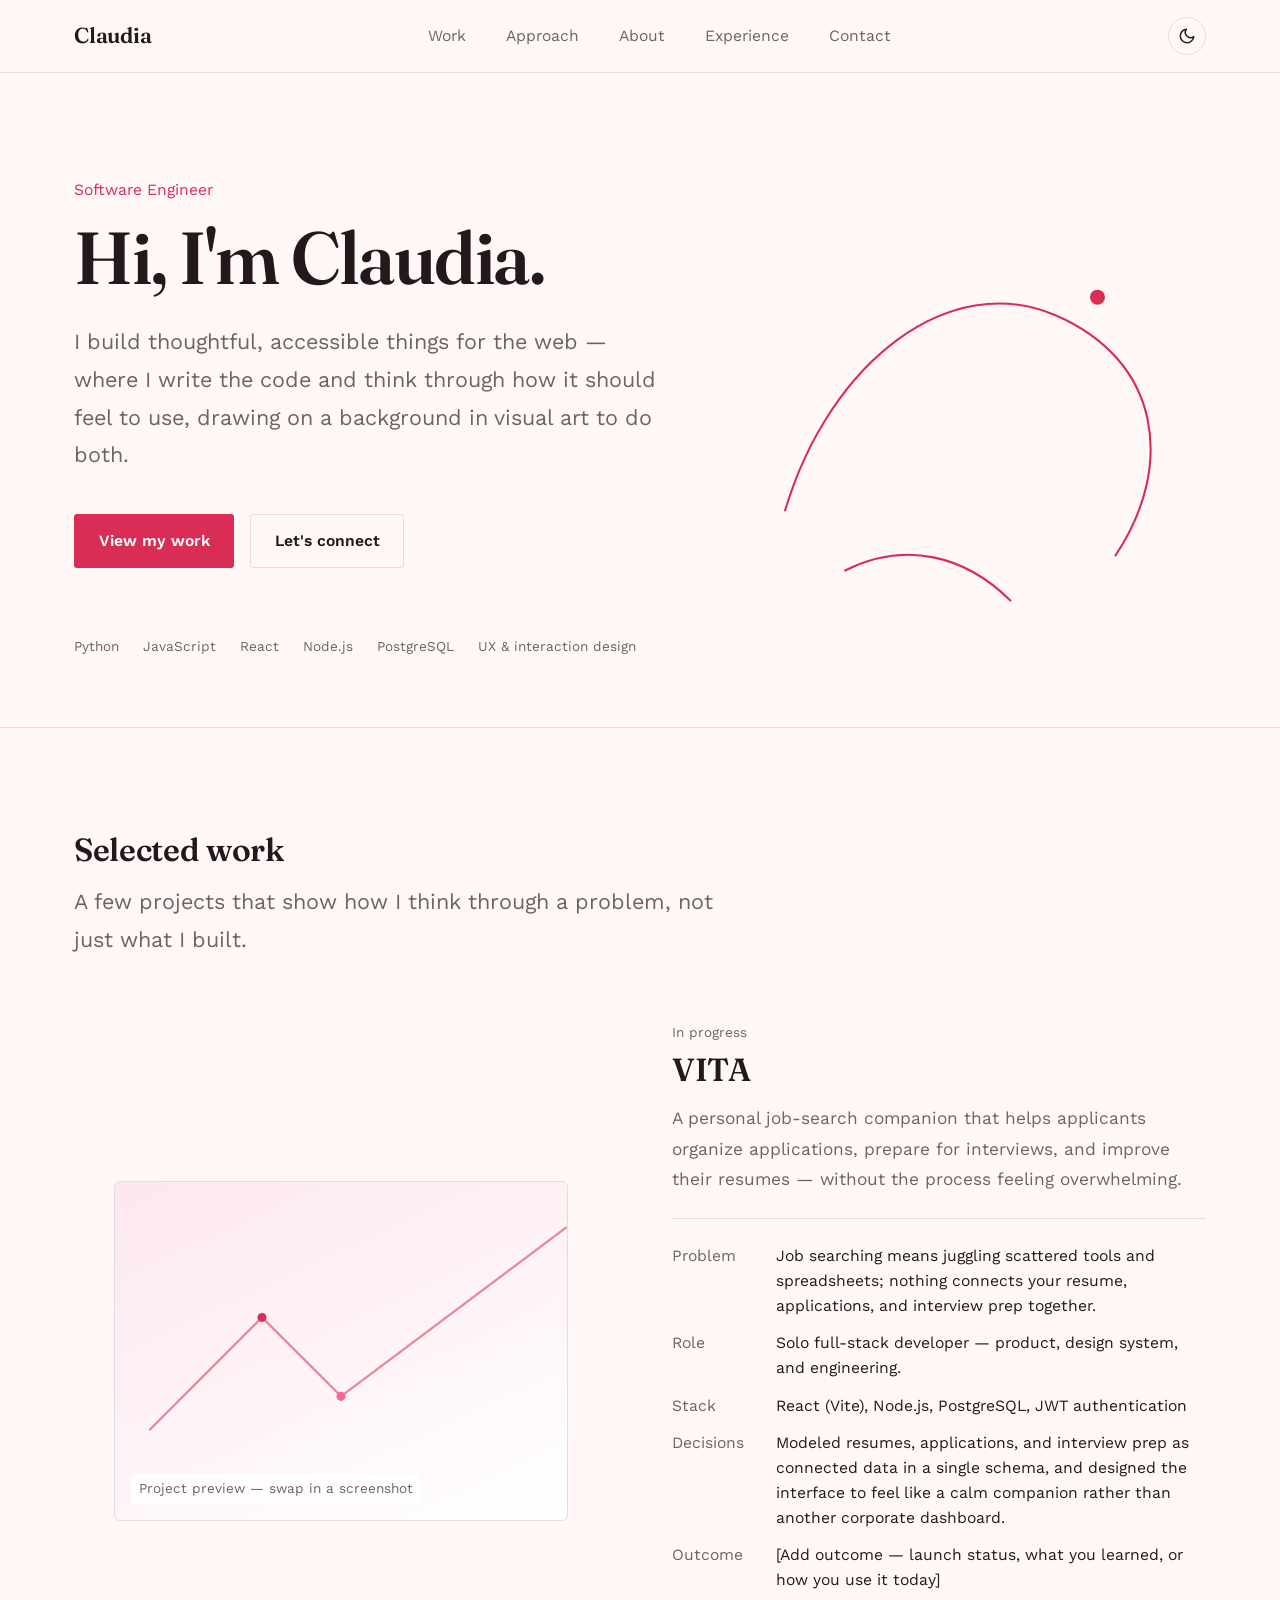
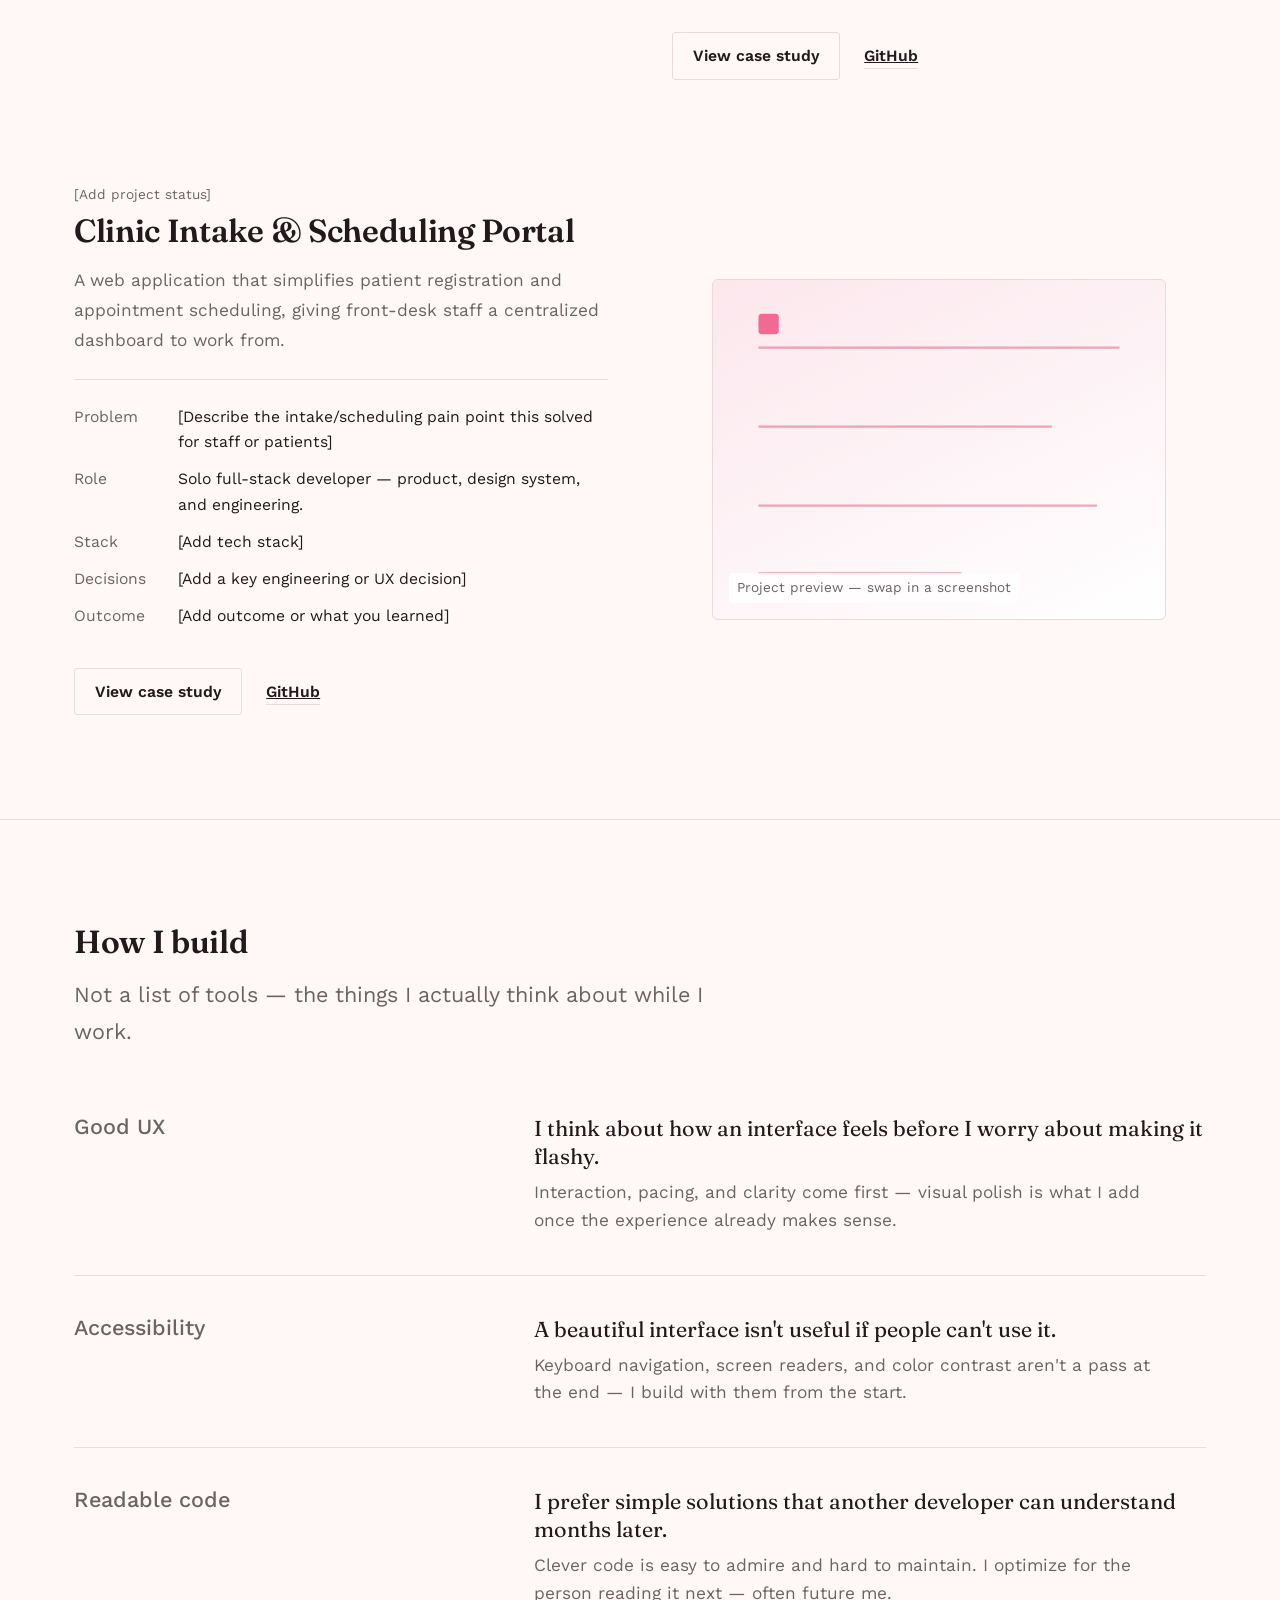
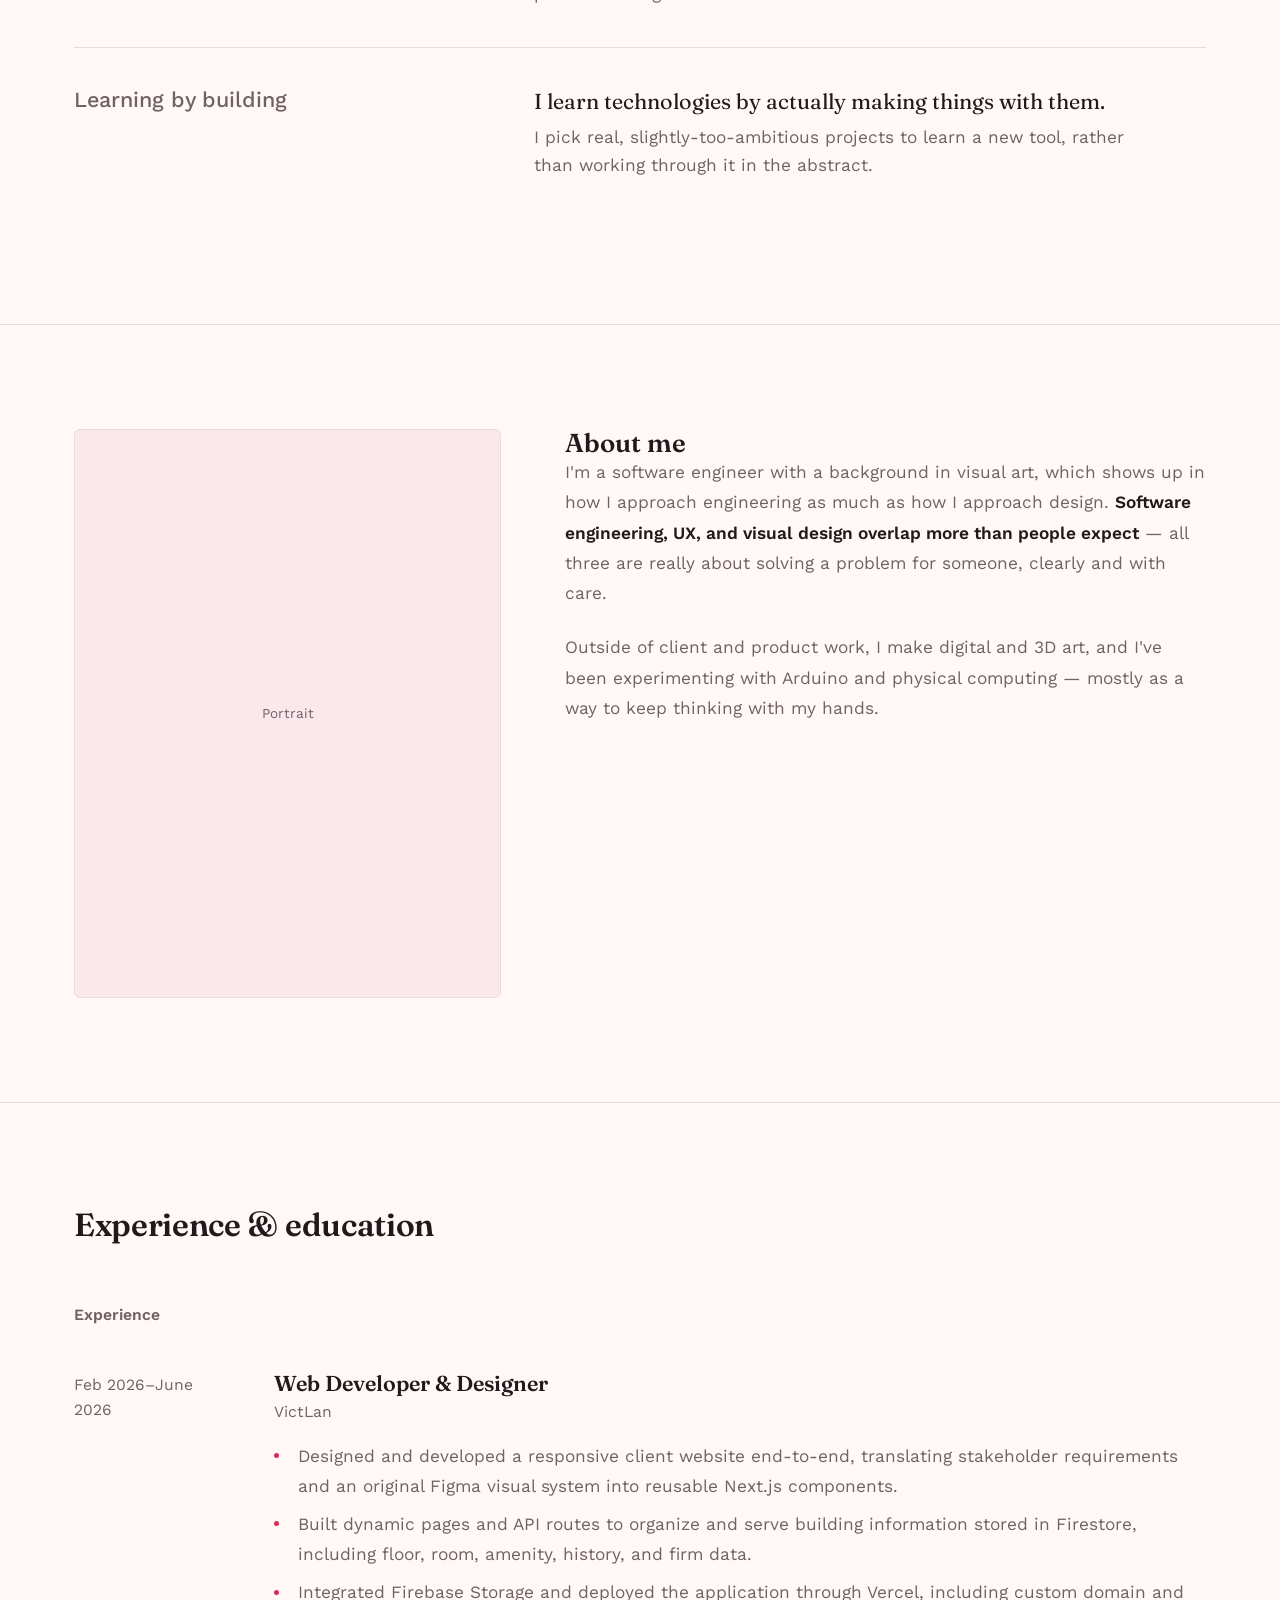
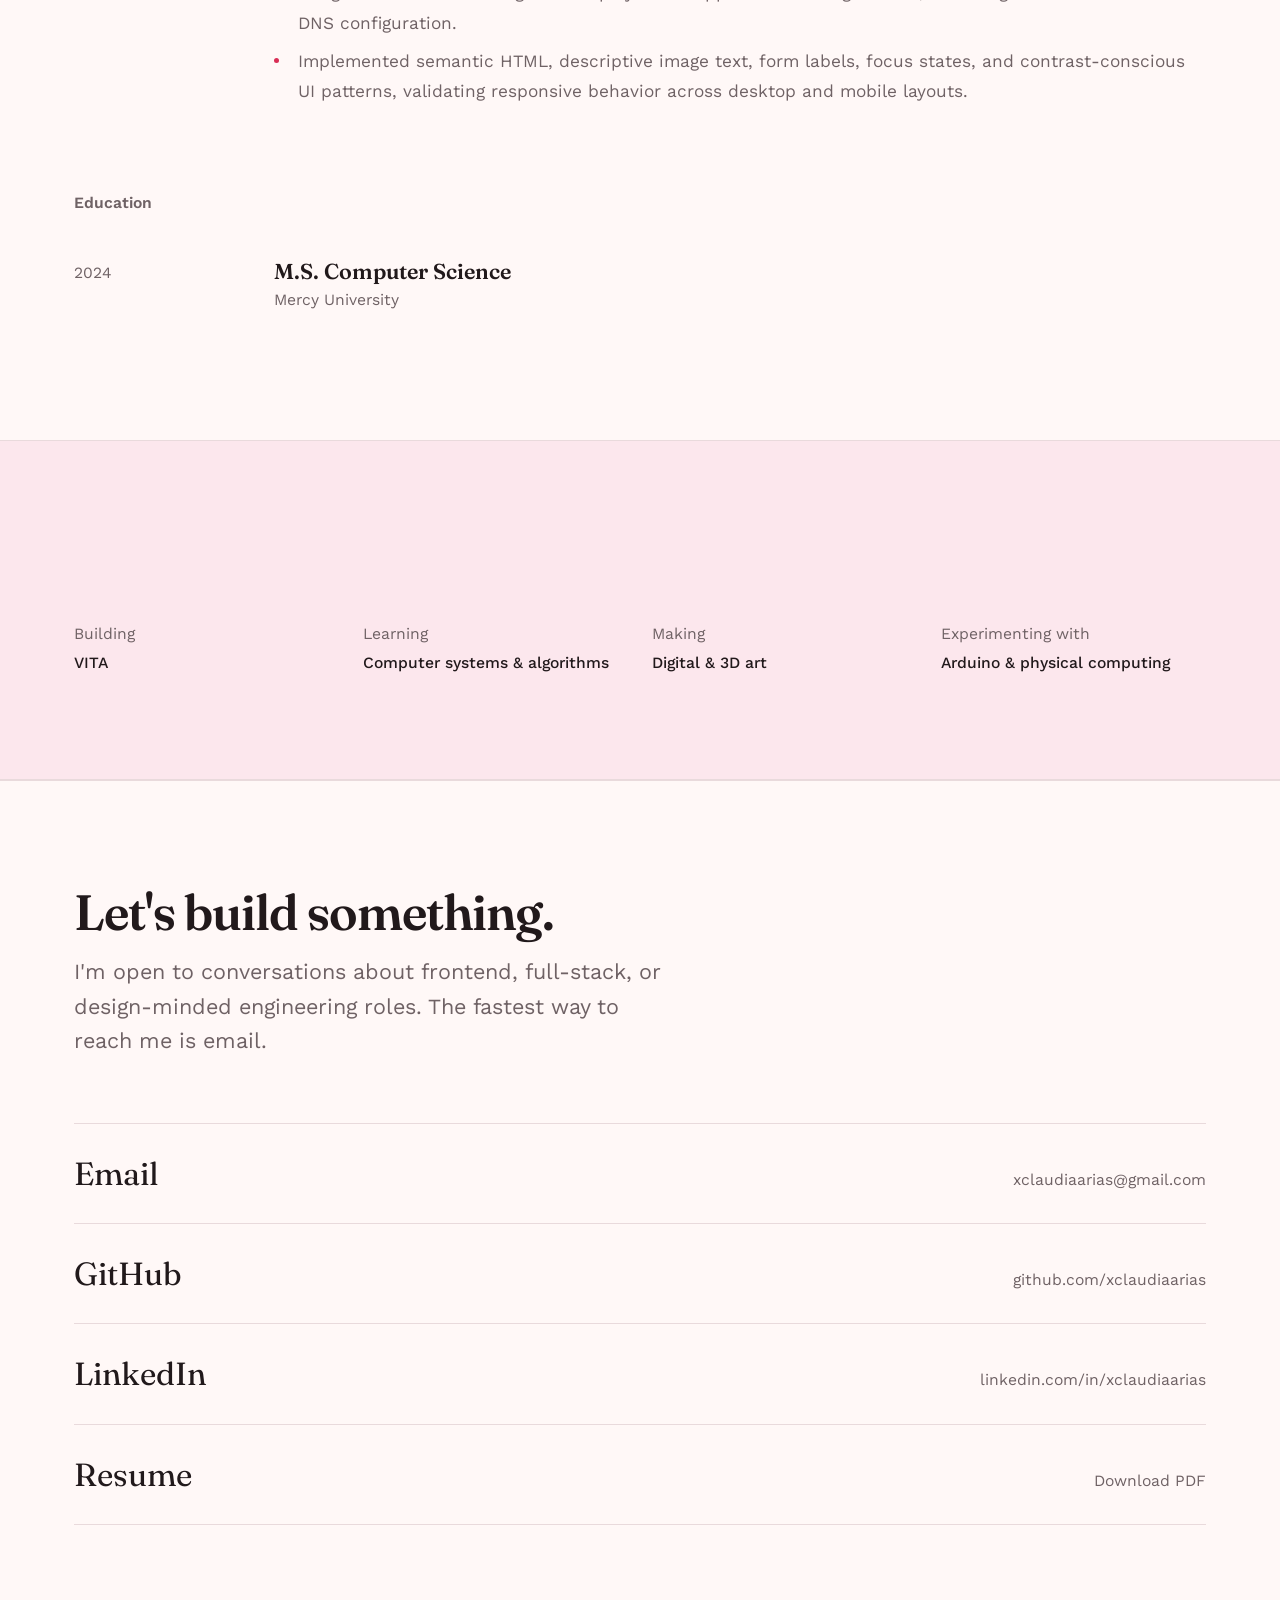
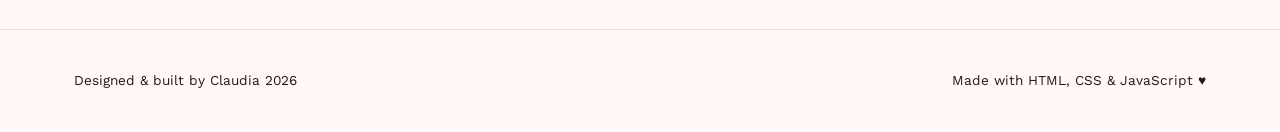
==== commit 4de129a0: "minor grammar + add missing links" ====
--- a/index.html
+++ b/index.html
@@ -193,7 +193,7 @@
                 </div>
                 <div>
                   <dt>Role</dt>
-                  <dd>[Add your role]</dd>
+                  <dd>Solo full-stack developer — product, design system, and engineering.</dd>
                 </div>
                 <div>
                   <dt>Stack</dt>
@@ -217,7 +217,7 @@
           </article>
 
           <!-- Project 3: Interactive Moodboard -->
-          <article class="work-item reveal">
+          <!-- <article class="work-item reveal">
             <figure class="work-visual">
               <svg viewBox="0 0 400 300" role="img" aria-label="Abstract preview graphic for the Interactive Moodboard">
                 <rect x="50" y="50" width="90" height="70" rx="4" fill="var(--color-accent-soft)" stroke="var(--color-accent)" stroke-width="1.5" transform="rotate(-4 95 85)" />
@@ -263,7 +263,7 @@
                 <a class="btn-text" href="#">GitHub</a>
               </div>
             </div>
-          </article>
+          </article> -->
           <!-- To add another project: copy one <article class="work-item"> block
                above (including its <figure> and <dl>) and update the content. -->
         </div>
--- a/css/components.css
+++ b/css/components.css
@@ -8,9 +8,9 @@
   top: 0;
   z-index: 100;
   background: color-mix(in srgb, var(--color-bg) 88%, transparent);
-  border-bottom: 1px solid var(--color-border);
   -webkit-backdrop-filter: blur(10px);
   backdrop-filter: blur(10px);
+  border-bottom: 1px solid var(--color-border);
 }
 
 .site-header .container {
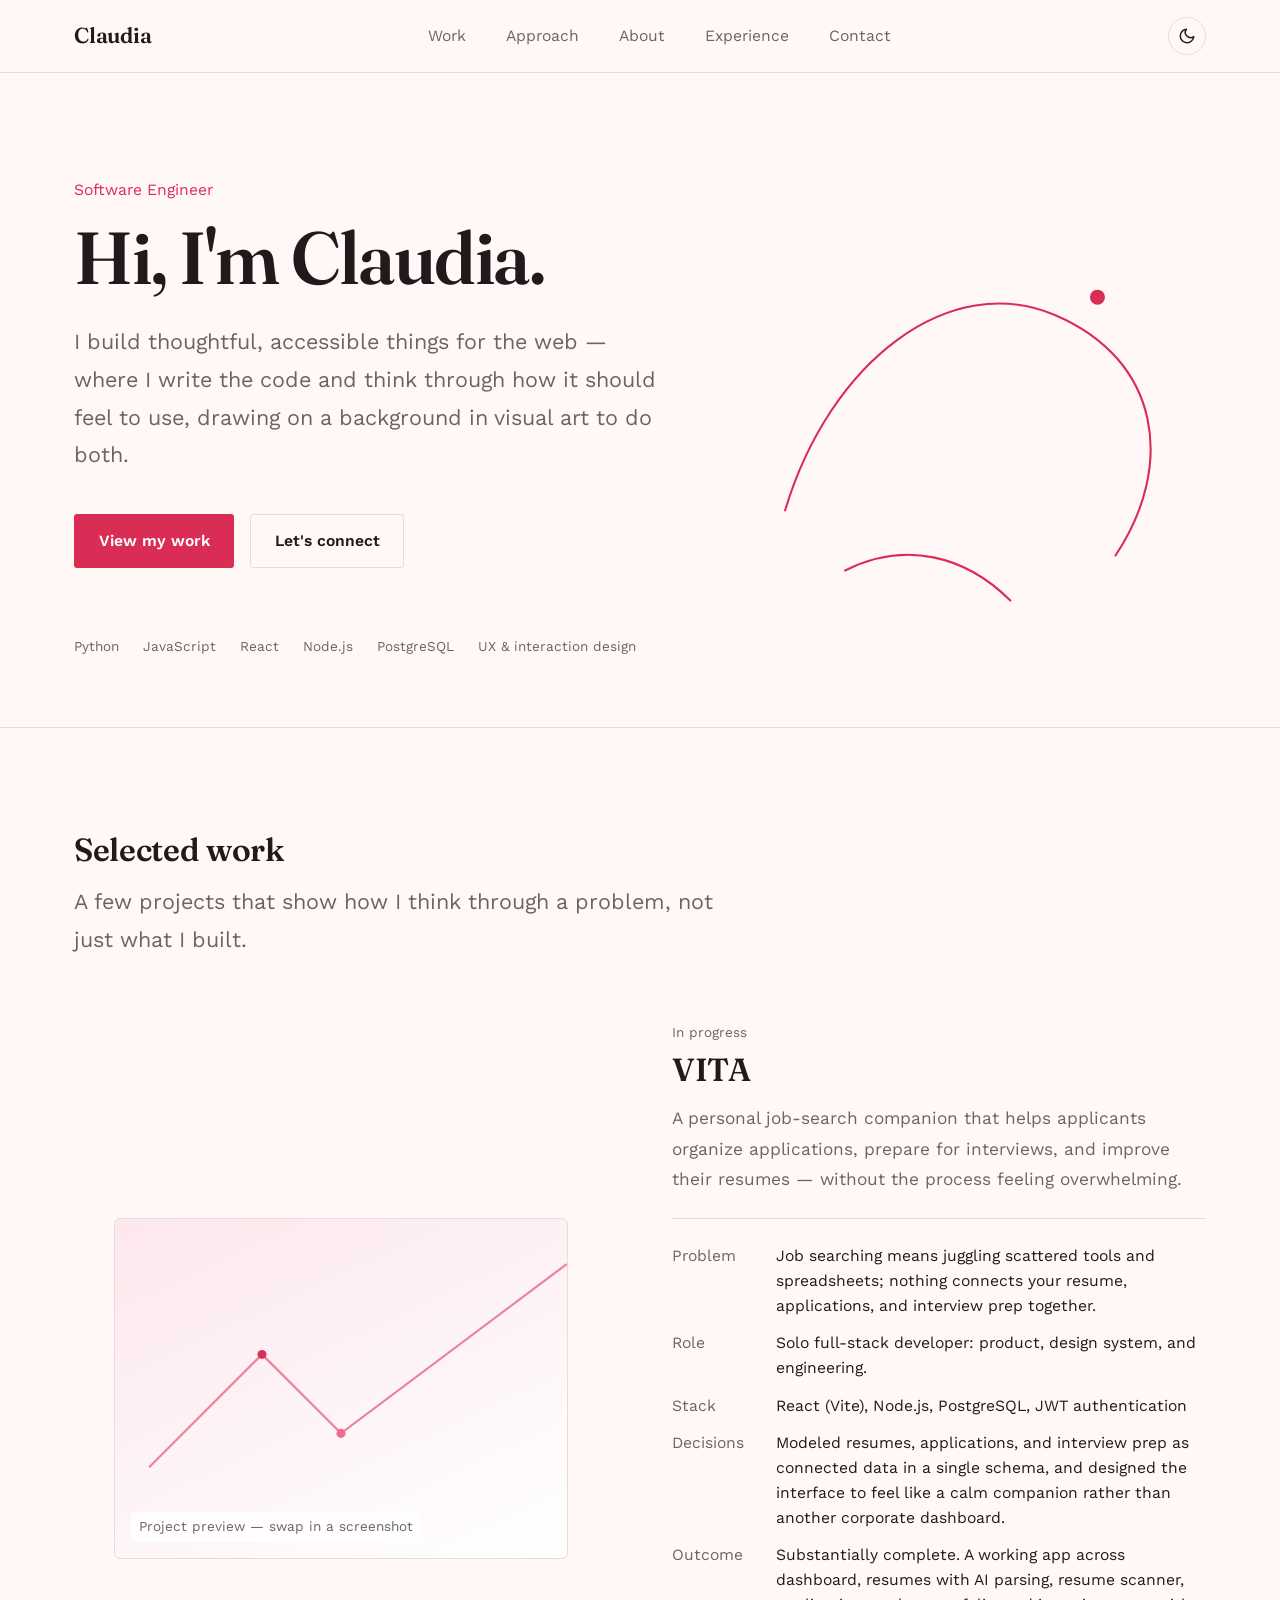
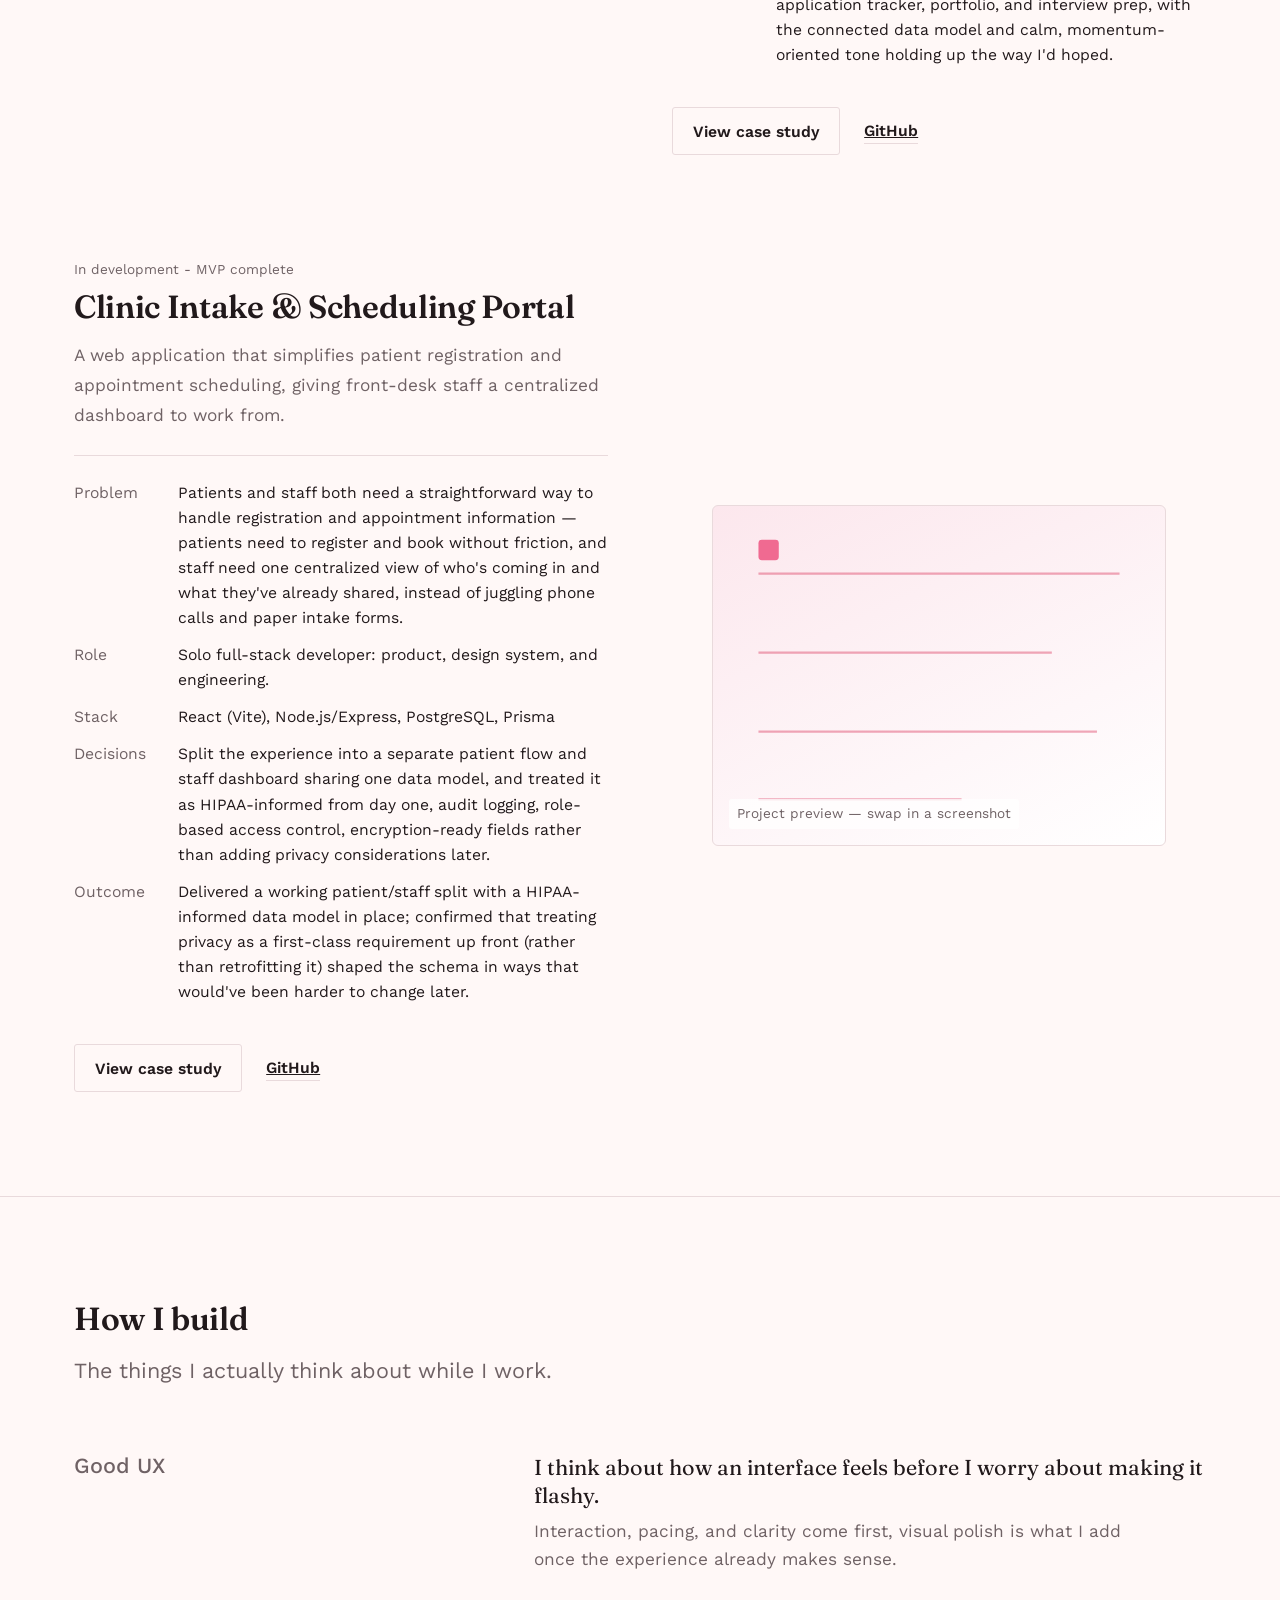
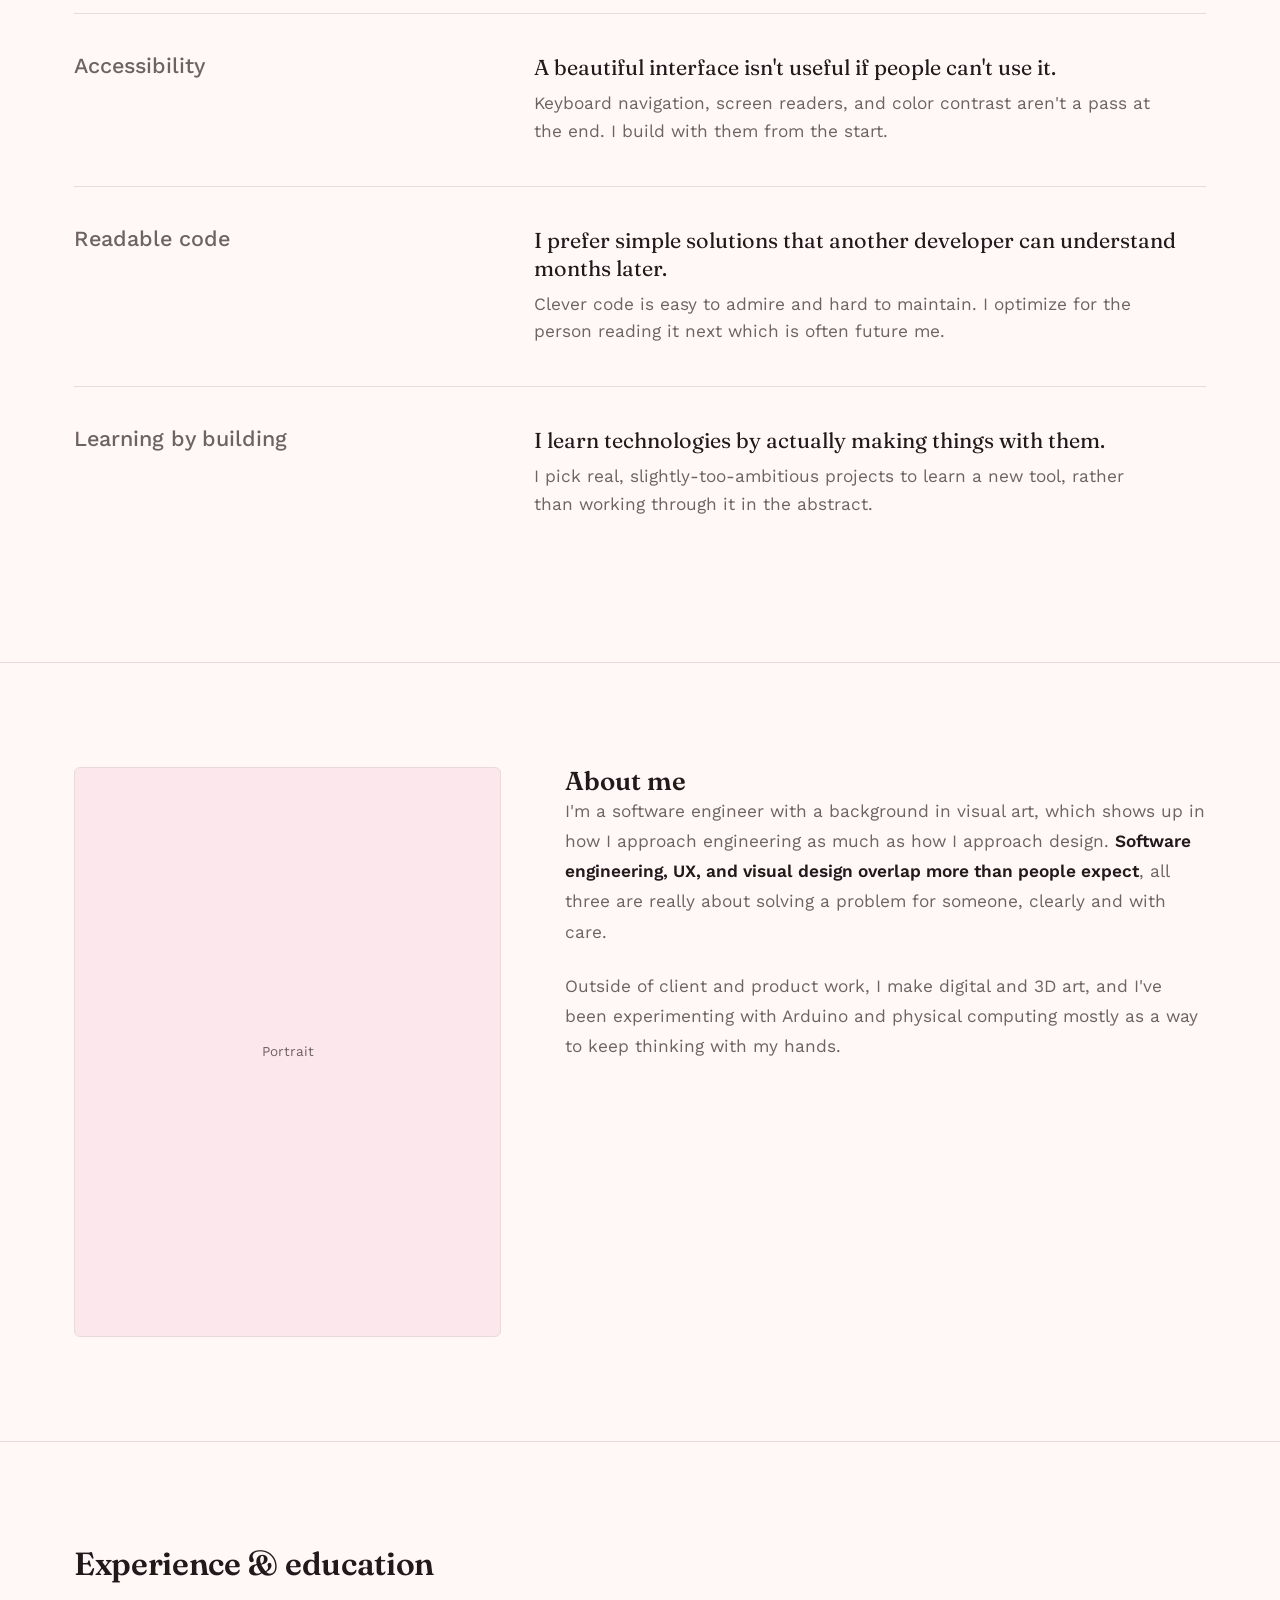
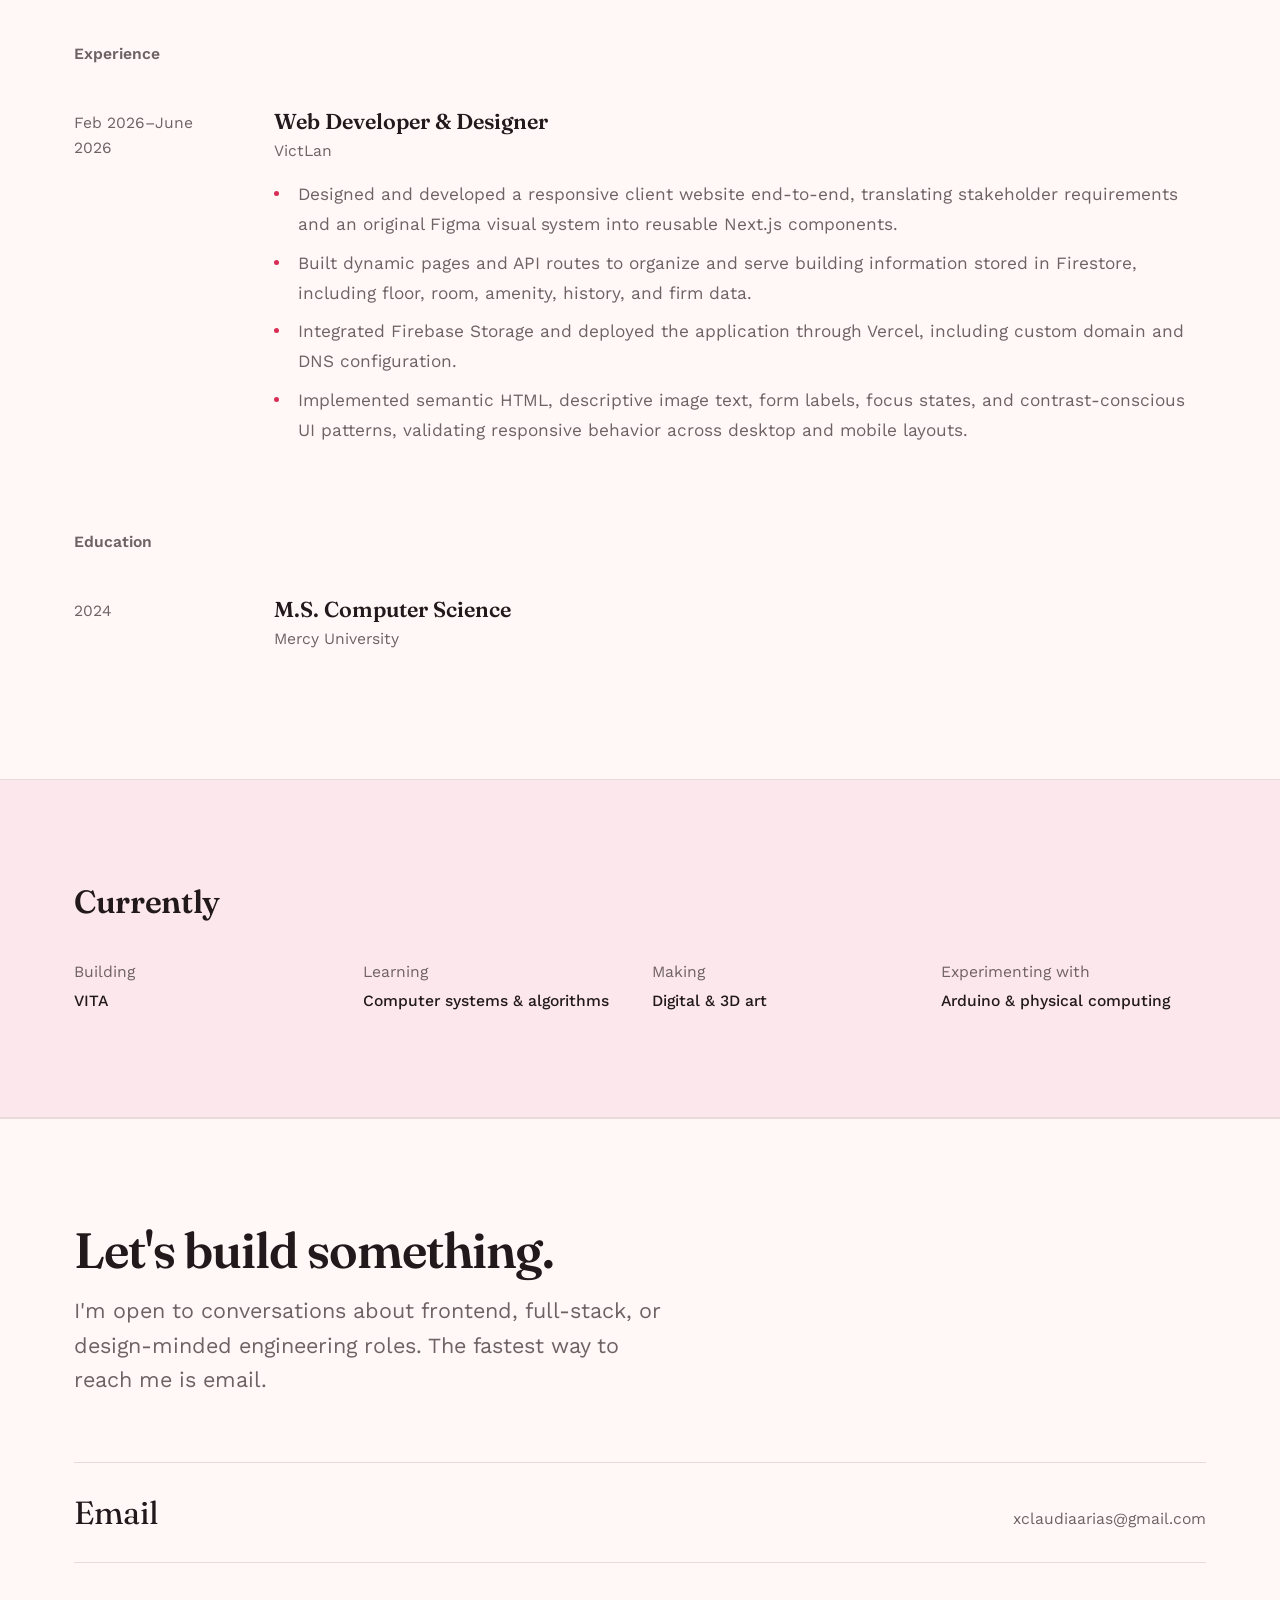
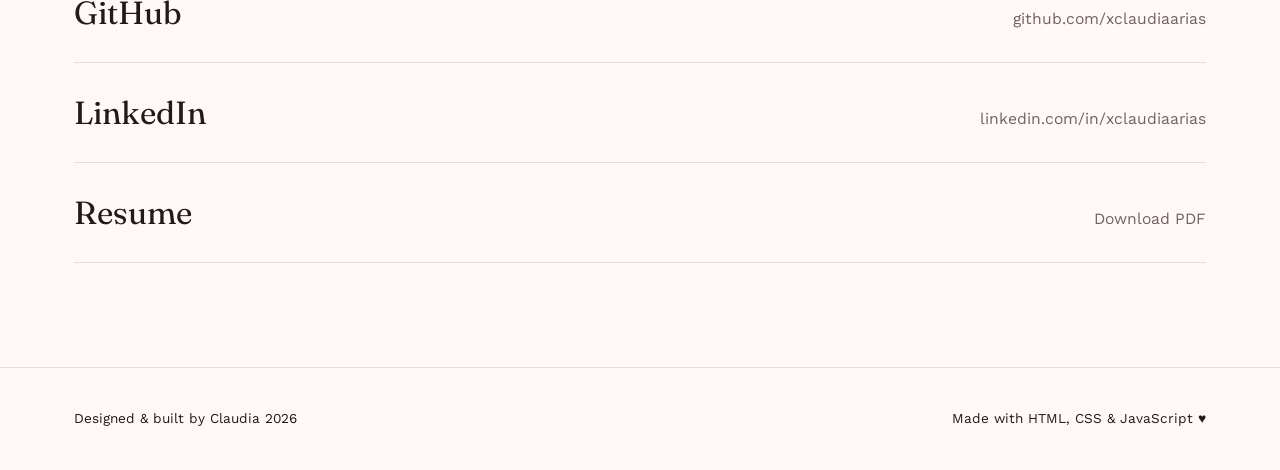
==== commit 5423b8ae: "updating dummy data and links" ====
--- a/index.html
+++ b/index.html
@@ -143,7 +143,7 @@
                 </div>
                 <div>
                   <dt>Role</dt>
-                  <dd>Solo full-stack developer — product, design system, and engineering.</dd>
+                  <dd>Solo full-stack developer: product, design system, and engineering.</dd>
                 </div>
                 <div>
                   <dt>Stack</dt>
@@ -155,13 +155,13 @@
                 </div>
                 <div>
                   <dt>Outcome</dt>
-                  <dd>[Add outcome — launch status, what you learned, or how you use it today]</dd>
+                  <dd>Substantially complete. A working app across dashboard, resumes with AI parsing, resume scanner, application tracker, portfolio, and interview prep, with the connected data model and calm, momentum-oriented tone holding up the way I'd hoped.</dd>
                 </div>
               </dl>
 
               <div class="work-actions">
                 <a class="btn btn-secondary" href="projects/vita.html">View case study</a>
-                <a class="btn-text" href="#">GitHub</a>
+                <a class="btn-text" href="https://github.com/xclaudiaarias/vita">GitHub</a>
                 <span class="sr-only">Live demo not yet available</span>
               </div>
             </div>
@@ -178,7 +178,7 @@
             </figure>
 
             <div class="work-content">
-              <span class="work-kicker">[Add project status]</span>
+              <span class="work-kicker">In development - MVP complete</span>
               <h3>Clinic Intake &amp; Scheduling Portal</h3>
               <p class="work-desc">
                 A web application that simplifies patient registration and
@@ -189,29 +189,29 @@
               <dl class="work-specs">
                 <div>
                   <dt>Problem</dt>
-                  <dd>[Describe the intake/scheduling pain point this solved for staff or patients]</dd>
+                  <dd>Patients and staff both need a straightforward way to handle registration and appointment information — patients need to register and book without friction, and staff need one centralized view of who's coming in and what they've already shared, instead of juggling phone calls and paper intake forms.</dd>
                 </div>
                 <div>
                   <dt>Role</dt>
-                  <dd>Solo full-stack developer — product, design system, and engineering.</dd>
+                  <dd>Solo full-stack developer: product, design system, and engineering.</dd>
                 </div>
                 <div>
                   <dt>Stack</dt>
-                  <dd>[Add tech stack]</dd>
+                  <dd>React (Vite), Node.js/Express, PostgreSQL, Prisma</dd>
                 </div>
                 <div>
                   <dt>Decisions</dt>
-                  <dd>[Add a key engineering or UX decision]</dd>
+                  <dd>Split the experience into a separate patient flow and staff dashboard sharing one data model, and treated it as HIPAA-informed from day one, audit logging, role-based access control, encryption-ready fields rather than adding privacy considerations later.</dd>
                 </div>
                 <div>
                   <dt>Outcome</dt>
-                  <dd>[Add outcome or what you learned]</dd>
+                  <dd>Delivered a working patient/staff split with a HIPAA-informed data model in place; confirmed that treating privacy as a first-class requirement up front (rather than retrofitting it) shaped the schema in ways that would've been harder to change later.</dd>
                 </div>
               </dl>
 
               <div class="work-actions">
                 <a class="btn btn-secondary" href="projects/cisp.html">View case study</a>
-                <a class="btn-text" href="#">GitHub</a>
+                <a class="btn-text" href="https://github.com/xclaudiaarias/intake">GitHub</a>
               </div>
             </div>
           </article>
@@ -275,7 +275,7 @@
       <div class="container">
         <div class="section-head reveal">
           <h2 id="approach-heading">How I build</h2>
-          <p>Not a list of tools — the things I actually think about while I work.</p>
+          <p>The things I actually think about while I work.</p>
         </div>
 
         <div class="principles reveal">
@@ -283,7 +283,7 @@
             <h3>Good UX</h3>
             <div>
               <blockquote>I think about how an interface feels before I worry about making it flashy.</blockquote>
-              <p class="principle-note">Interaction, pacing, and clarity come first — visual polish is what I add once the experience already makes sense.</p>
+              <p class="principle-note">Interaction, pacing, and clarity come first,  visual polish is what I add once the experience already makes sense.</p>
             </div>
           </div>
 
@@ -291,7 +291,7 @@
             <h3>Accessibility</h3>
             <div>
               <blockquote>A beautiful interface isn't useful if people can't use it.</blockquote>
-              <p class="principle-note">Keyboard navigation, screen readers, and color contrast aren't a pass at the end — I build with them from the start.</p>
+              <p class="principle-note">Keyboard navigation, screen readers, and color contrast aren't a pass at the end. I build with them from the start.</p>
             </div>
           </div>
 
@@ -299,7 +299,7 @@
             <h3>Readable code</h3>
             <div>
               <blockquote>I prefer simple solutions that another developer can understand months later.</blockquote>
-              <p class="principle-note">Clever code is easy to admire and hard to maintain. I optimize for the person reading it next — often future me.</p>
+              <p class="principle-note">Clever code is easy to admire and hard to maintain. I optimize for the person reading it next which is often future me.</p>
             </div>
           </div>
 
@@ -327,12 +327,12 @@
             I'm a software engineer with a background in visual art, which
             shows up in how I approach engineering as much as how I approach
             design. <strong>Software engineering, UX, and visual design overlap
-            more than people expect</strong> — all three are really about solving
+            more than people expect</strong>, all three are really about solving
             a problem for someone, clearly and with care.
           </p>
           <p>
             Outside of client and product work, I make digital and 3D art,
-            and I've been experimenting with Arduino and physical computing —
+            and I've been experimenting with Arduino and physical computing
             mostly as a way to keep thinking with my hands.
           </p>
         </div>
@@ -433,13 +433,13 @@
             </a>
           </li>
           <li>
-            <a href="https://github.com/" target="_blank" rel="noopener noreferrer">
+            <a href="https://github.com/xclaudiaarias" target="_blank" rel="noopener noreferrer">
               GitHub
               <span class="contact-detail">github.com/xclaudiaarias</span>
             </a>
           </li>
           <li>
-            <a href="https://www.linkedin.com/" target="_blank" rel="noopener noreferrer">
+            <a href="https://www.linkedin.com/in/xclaudiaarias" target="_blank" rel="noopener noreferrer">
               LinkedIn
               <span class="contact-detail">linkedin.com/in/xclaudiaarias</span>
             </a>
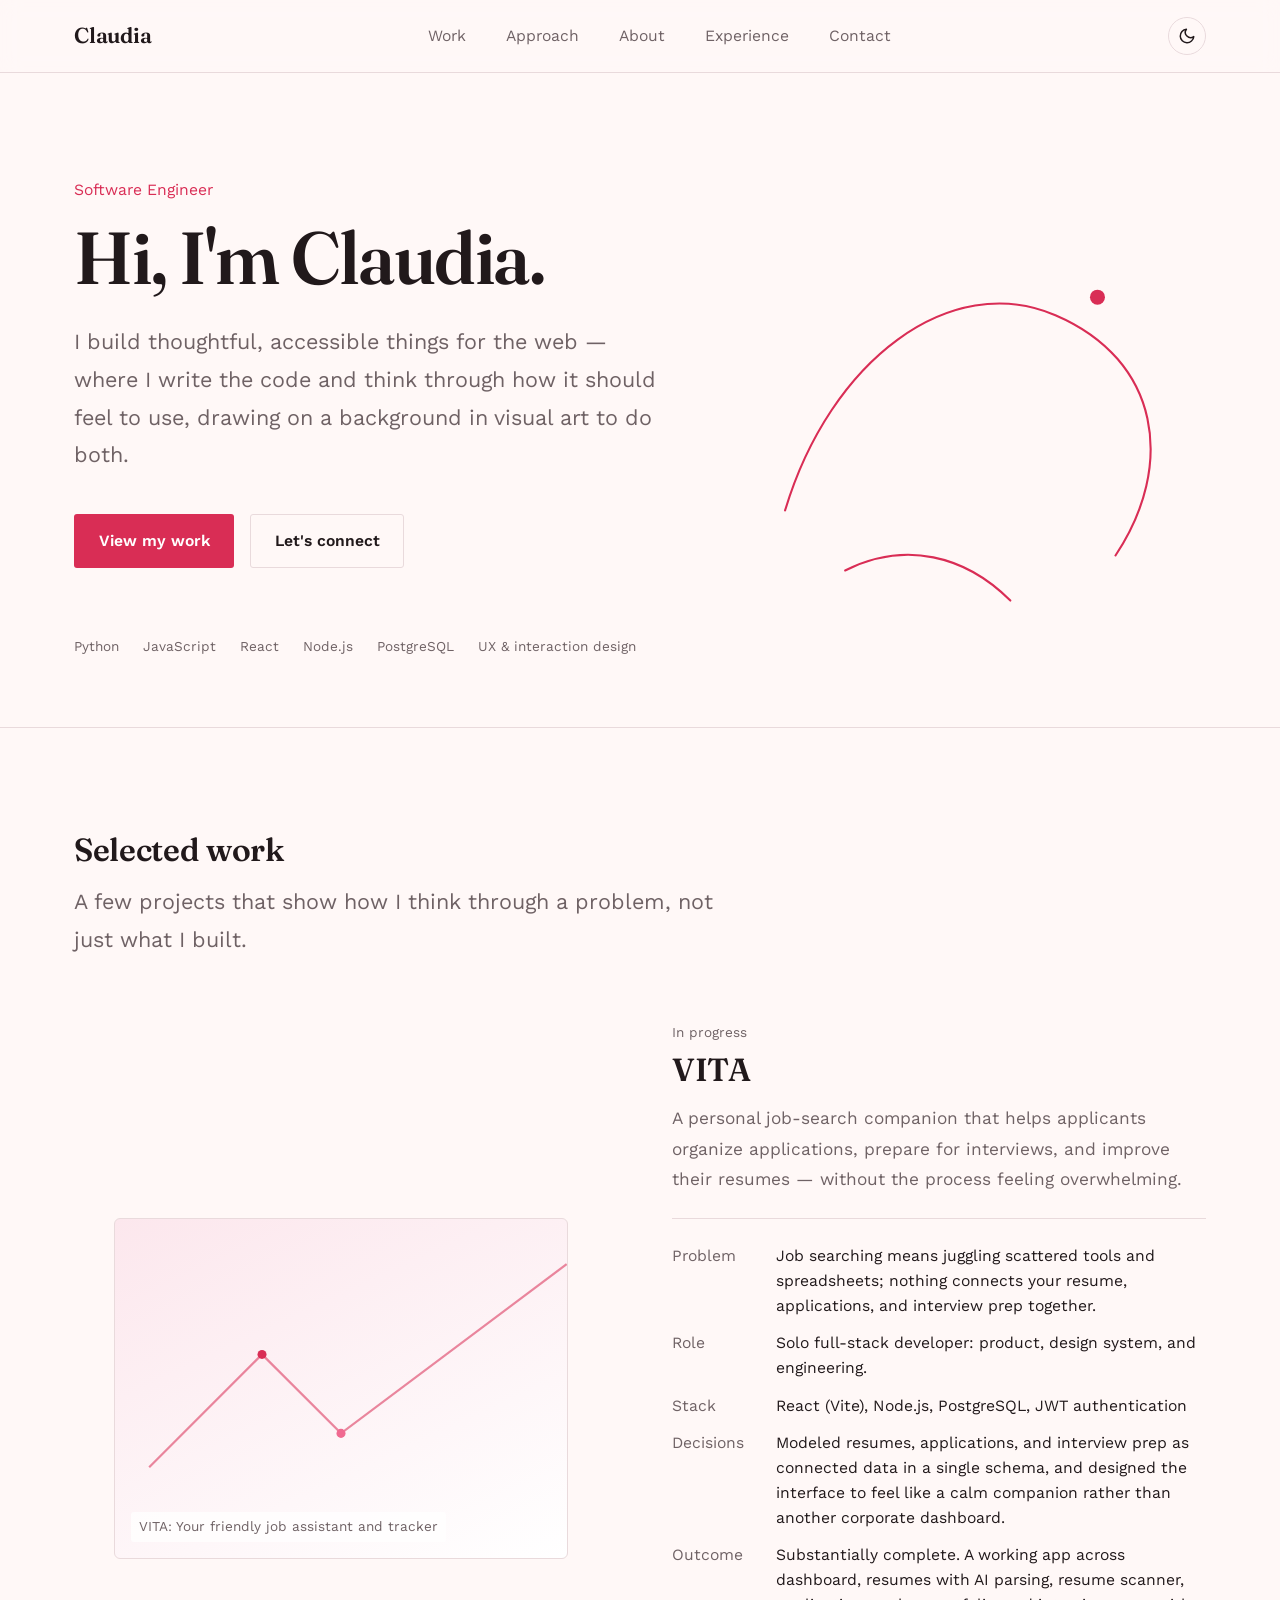
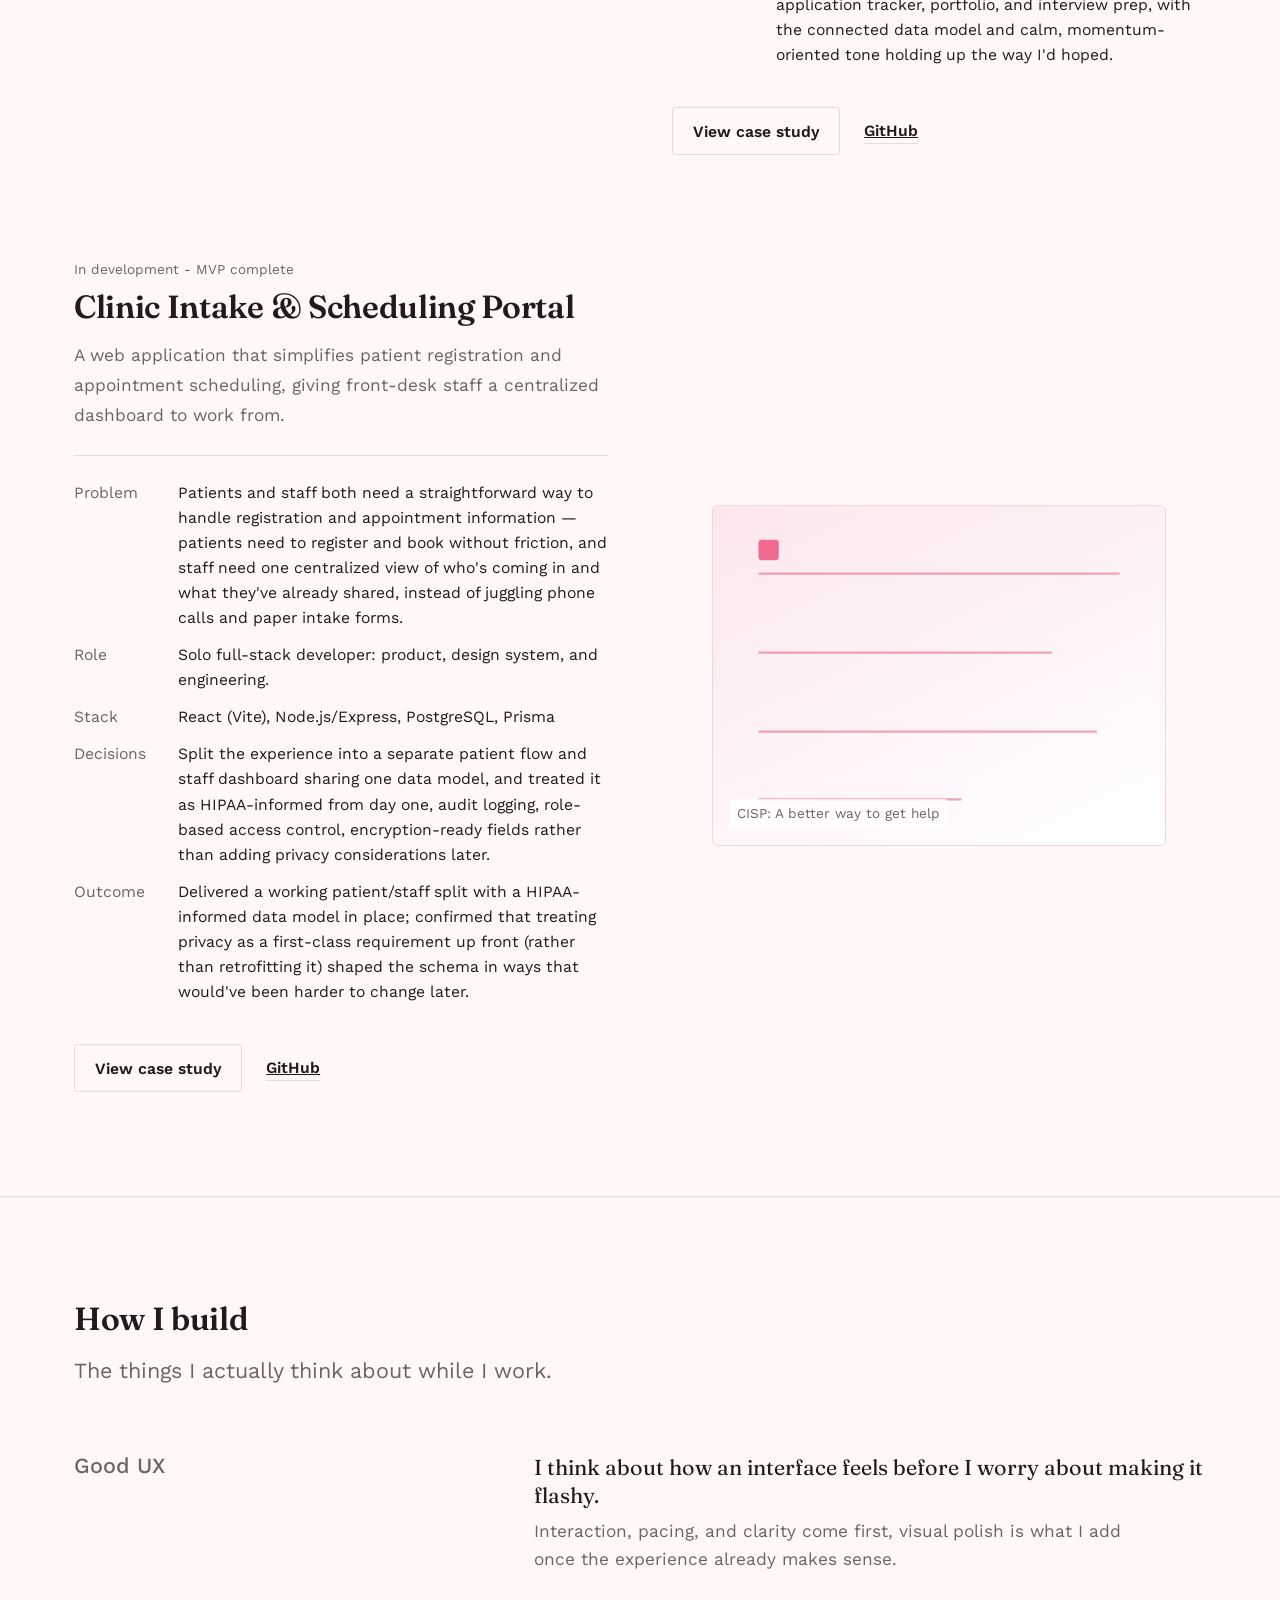
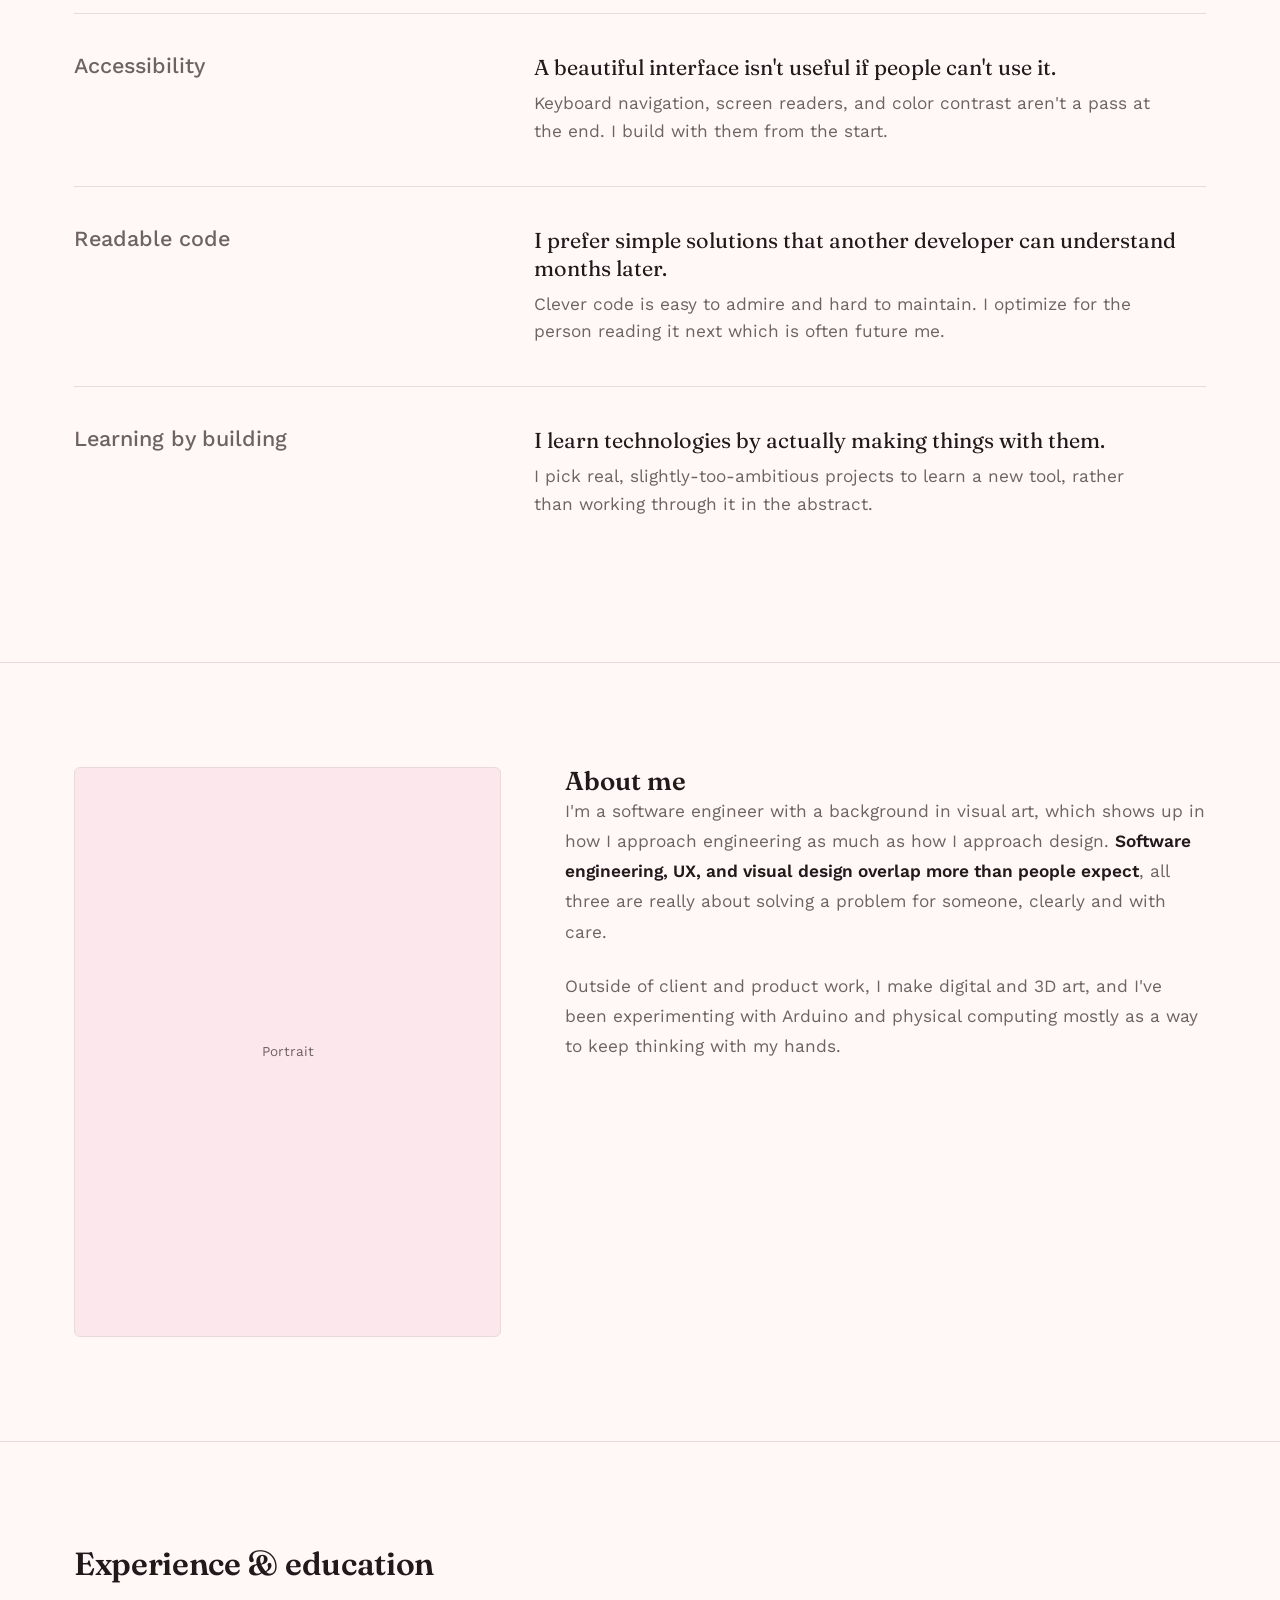
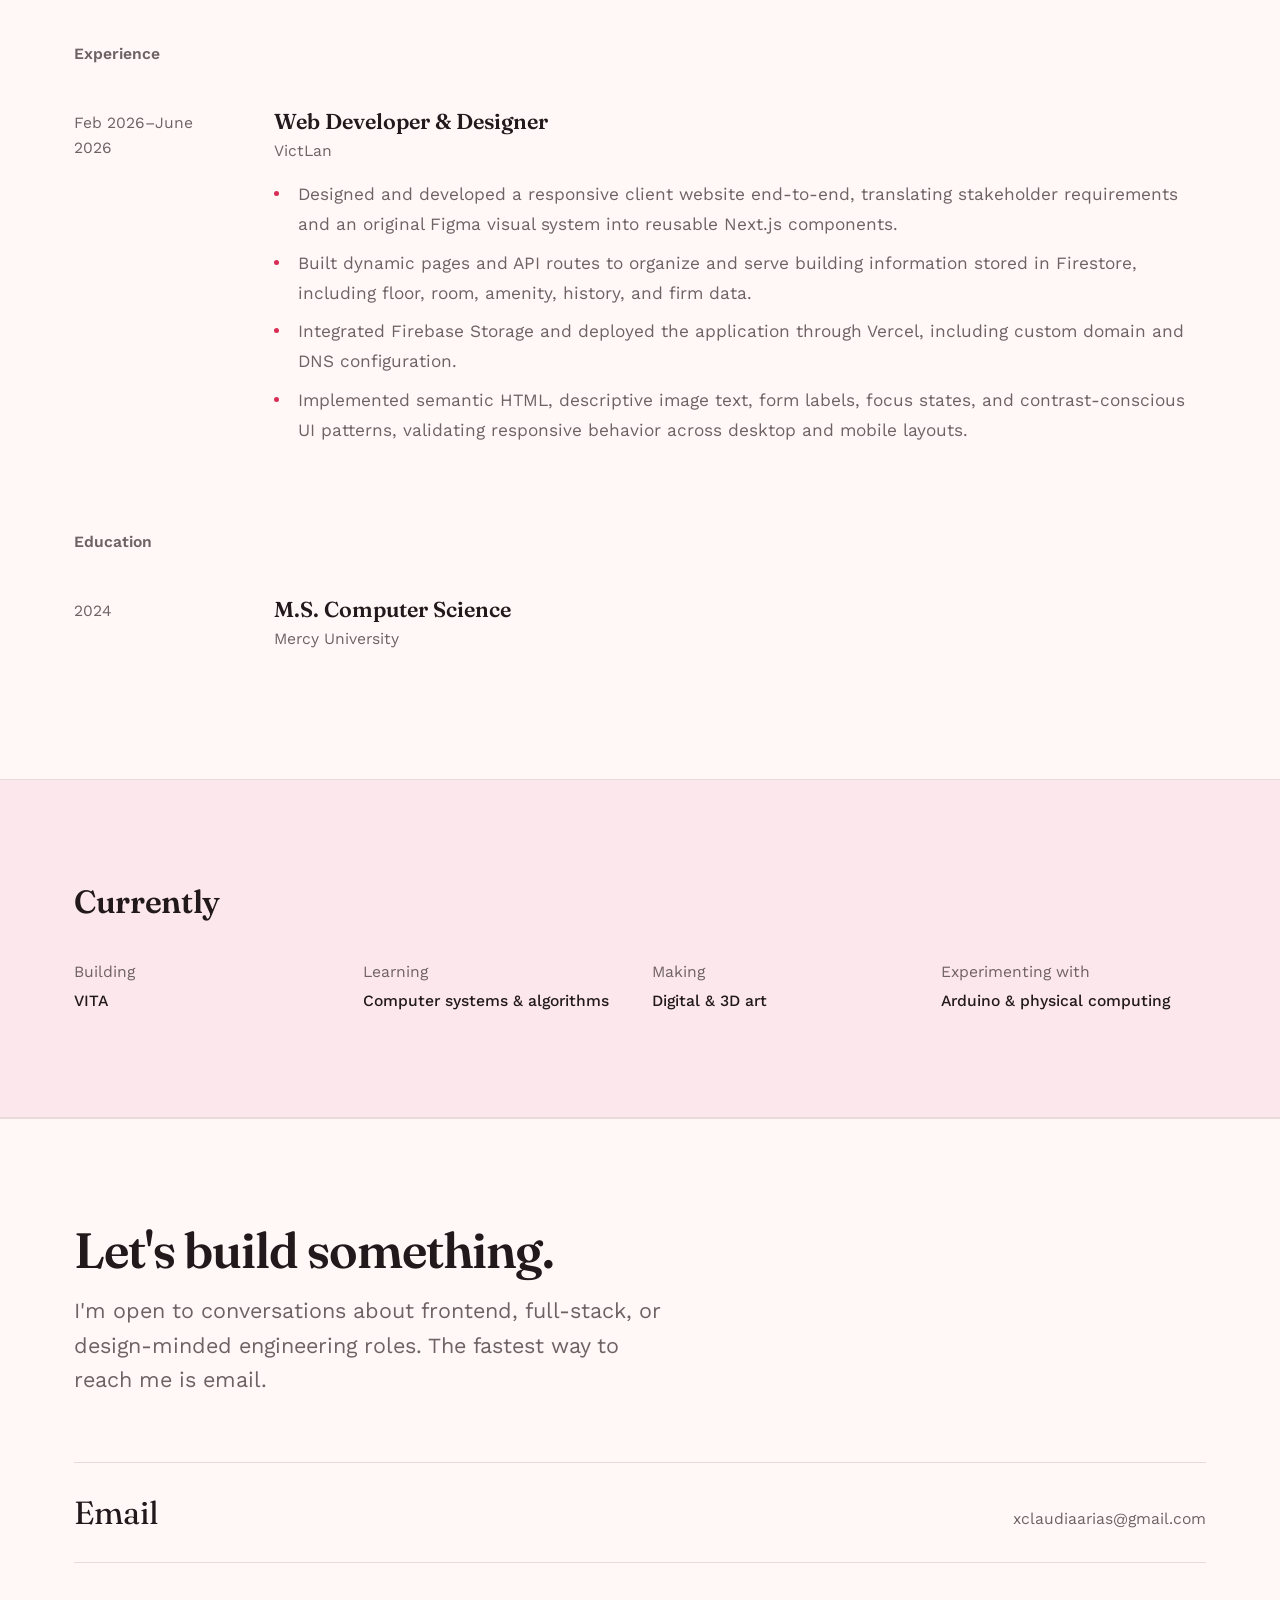
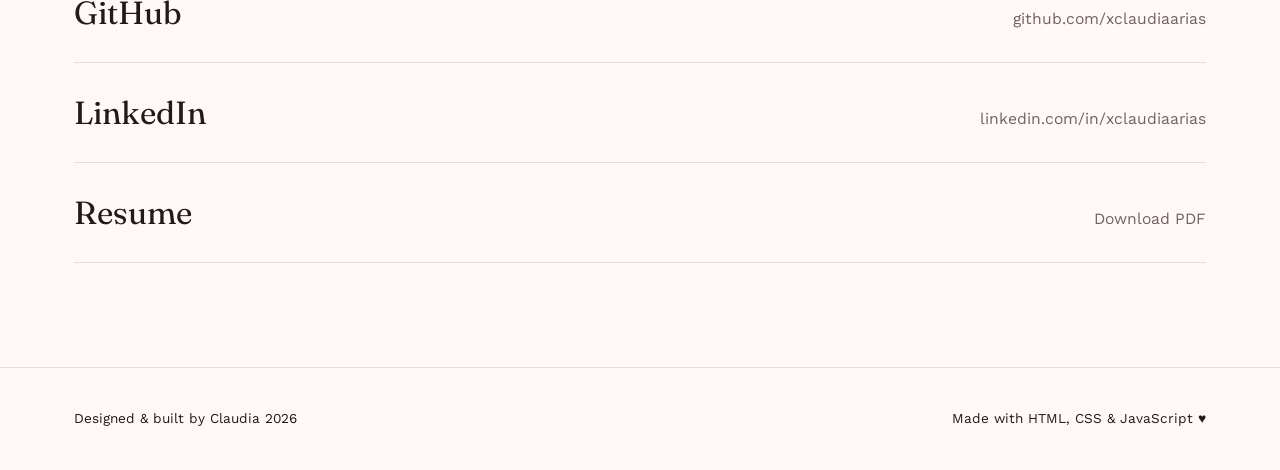
==== commit 471b0d9b: "add assets" ====
--- a/index.html
+++ b/index.html
@@ -70,7 +70,7 @@
   </header>
 
   <main id="main">
-    <!-- ============================== HERO ============================== -->
+    <!-- hero -->
     <section class="hero" id="top" aria-label="Introduction">
       <div class="container">
         <div class="hero-copy">
@@ -105,8 +105,7 @@
       </div>
     </section>
 
-    <!-- ========================== SELECTED WORK ========================== -->
-   <!-- ========================== SELECTED WORK ========================== -->
+    <!-- selected work  -->
     <section class="section" id="work" aria-labelledby="work-heading">
       <div class="container">
         <div class="section-head reveal">
@@ -124,7 +123,7 @@
                 <circle cx="130" cy="120" r="4" fill="var(--color-accent)" />
                 <circle cx="200" cy="190" r="4" fill="var(--color-accent-pink)" />
               </svg>
-              <figcaption>Project preview — swap in a screenshot</figcaption>
+              <figcaption>VITA: Your friendly job assistant and tracker</figcaption>
             </figure>
 
             <div class="work-content">
@@ -174,7 +173,7 @@
                 <path d="M40 60 H 360 M40 130 H 300 M40 200 H 340 M40 260 H 220" stroke="currentColor" stroke-width="2" opacity="0.4" style="color: var(--color-accent)" />
                 <rect x="40" y="30" width="18" height="18" rx="3" fill="var(--color-accent-pink)" />
               </svg>
-              <figcaption>Project preview — swap in a screenshot</figcaption>
+              <figcaption>CISP: A better way to get help</figcaption>
             </figure>
 
             <div class="work-content">
@@ -270,7 +269,7 @@
       </div>
     </section>
 
-    <!-- ======================= HOW I BUILD / APPROACH ===================== -->
+    <!-- how i build  -->
     <section class="section" id="approach" aria-labelledby="approach-heading">
       <div class="container">
         <div class="section-head reveal">
@@ -314,7 +313,7 @@
       </div>
     </section>
 
-    <!-- ============================== ABOUT ============================== -->
+    <!-- about -->
     <section class="section about" id="about" aria-labelledby="about-heading">
       <div class="container">
         <div class="about-portrait reveal" role="img" aria-label="Portrait placeholder">
@@ -339,7 +338,7 @@
       </div>
     </section>
 
-    <!-- ======================= EXPERIENCE & EDUCATION ===================== -->
+    <!-- experience and ed  -->
     <section class="section" id="experience" aria-labelledby="experience-heading">
       <div class="container">
         <div class="section-head reveal">
@@ -387,7 +386,7 @@
       </div>
     </section>
 
-    <!-- ============================ CURRENTLY ============================= -->
+    <!-- status  -->
     <section class="currently" aria-labelledby="currently-heading">
       <div class="container section" style="border-top: none;">
         <div class="section-head reveal">
@@ -415,7 +414,7 @@
       </div>
     </section>
 
-    <!-- ============================== CONTACT ============================= -->
+    <!-- contact  -->
     <section class="section contact" id="contact" aria-labelledby="contact-heading">
       <div class="container">
         <h2 id="contact-heading">Let's build something.</h2>
--- a/css/variables.css
+++ b/css/variables.css
@@ -1,5 +1,3 @@
-/* Design tokens  */
-
 :root {
   /* ---- Color: light theme (default) ---- */
   --color-bg: #FFF8F7;
@@ -34,7 +32,7 @@
   --leading-normal: 1.6;
   --leading-relaxed: 1.75;
 
-  /* ---- Space (8px rhythm) ---- */
+  /* Space (8px rhythm) */
   --space-3xs: 0.25rem;
   --space-2xs: 0.5rem;
   --space-xs: 0.75rem;
@@ -45,13 +43,13 @@
   --space-2xl: 6.5rem;
   --space-3xl: 9rem;
 
-  /* ---- Layout ---- */
+  /* Layout */
   --content-width: 1180px;
   --measure: 62ch;
   --radius-sm: 3px;
   --radius-md: 6px;
 
-  /* ---- Motion ---- */
+  /* Motion */
   --ease-out: cubic-bezier(0.16, 1, 0.3, 1);
   --duration-fast: 150ms;
   --duration-base: 280ms;
@@ -60,7 +58,7 @@
   color-scheme: light;
 }
 
-/* ---- Color: dark theme ---- */
+/* Color: dark theme */
 [data-theme="dark"] {
   --color-bg: #151113;
   --color-surface: #21191D;
--- a/css/base.css
+++ b/css/base.css
@@ -61,20 +61,20 @@
   list-style: none;
 }
 
-/* ---- Selection ---- */
+/*  Selection  */
 ::selection {
   background: var(--color-accent);
   color: var(--color-accent-contrast);
 }
 
-/* ---- Focus states — always visible, never suppressed ---- */
+/*  Focus states — always visible, never suppressed  */
 :focus-visible {
   outline: 2px solid var(--color-accent);
   outline-offset: 3px;
   border-radius: var(--radius-sm);
 }
 
-/* ---- Skip link ---- */
+/*  Skip link  */
 .skip-link {
   position: absolute;
   top: -100%;
@@ -94,7 +94,7 @@
   top: var(--space-sm);
 }
 
-/* ---- Screen-reader only utility ---- */
+/*  Screen-reader only utility  */
 .sr-only {
   position: absolute;
   width: 1px;
@@ -107,7 +107,7 @@
   border: 0;
 }
 
-/* ---- Reduced motion — respected globally ---- */
+/*  Reduced motion — respected globally  */
 @media (prefers-reduced-motion: reduce) {
   html {
     scroll-behavior: auto;
@@ -123,7 +123,7 @@
   }
 }
 
-/* ---- Shared layout primitives ---- */
+/*  Shared layout primitives  */
 .container {
   width: 100%;
   max-width: var(--content-width);
--- a/css/components.css
+++ b/css/components.css
@@ -1,8 +1,3 @@
-/* Components */
-
-
-/* Site header / nav  */
-
 .site-header {
   position: sticky;
   top: 0;
@@ -156,7 +151,7 @@
   }
 }
 
-/* Buttons                                                                */
+/* Buttons */
 
 .btn {
   display: inline-flex;
@@ -214,7 +209,7 @@
   border-color: var(--color-accent);
 }
 
-/* Hero                                                                   */
+/* Hero         */
 
 .hero {
   padding-block: var(--space-2xl) var(--space-xl);
@@ -298,7 +293,7 @@
   }
 }
 
-/* Selected work                                                          */
+/* Selected work */
 
 .work-list {
   display: flex;
@@ -416,7 +411,7 @@
   }
 }
 
-/* How I build / philosophy                                               */
+/* How I build */
 
 .principles {
   display: flex;
@@ -463,7 +458,7 @@
   }
 }
 
-/* About                                                                  */
+/* About */
 
 .about .container {
   display: grid;
@@ -508,7 +503,7 @@
   }
 }
 
-/* Experience & education (timeline)                                      */
+/* Experience & education (timeline) */
 
 .timeline-group + .timeline-group {
   margin-top: var(--space-xl);
@@ -580,7 +575,7 @@
   }
 }
 
-/* Currently                                                              */
+/* Currently    */
 
 .currently {
   background: var(--color-accent-soft);
@@ -619,7 +614,7 @@
   }
 }
 
-/* Contact                                                                 */
+/* Contact */
 
 .contact .container {
   text-align: left;
@@ -676,7 +671,7 @@
   padding-left: var(--space-xs);
 }
 
-/* Footer                                                                  */
+/* Footer */
 
 .site-footer {
   border-top: 1px solid var(--color-border);
@@ -692,7 +687,7 @@
   color: var(--color-text-secondary);
 }
 
-/* Scroll-reveal (single orchestrated entrance, not per-card)             */
+/* Scroll-reveal (single orchestrated entrance, not per-card)  */
 
 .reveal {
   opacity: 0;
--- a/css/responsive.css
+++ b/css/responsive.css
@@ -1,5 +1,3 @@
-
-
 /* Small phones */
 @media (max-width: 400px) {
   .hero-ctas {
@@ -24,14 +22,14 @@
   }
 }
 
-/* Landscape phones — hero shouldn't force a huge scroll before CTAs */
+/* Landscape phones */
 @media (max-height: 480px) and (orientation: landscape) {
   .hero {
     padding-block: var(--space-lg);
   }
 }
 
-/* Print — flatten to something legible on paper (e.g. printing a resume page) */
+/* Print */
 @media print {
   .site-header,
   .theme-toggle,
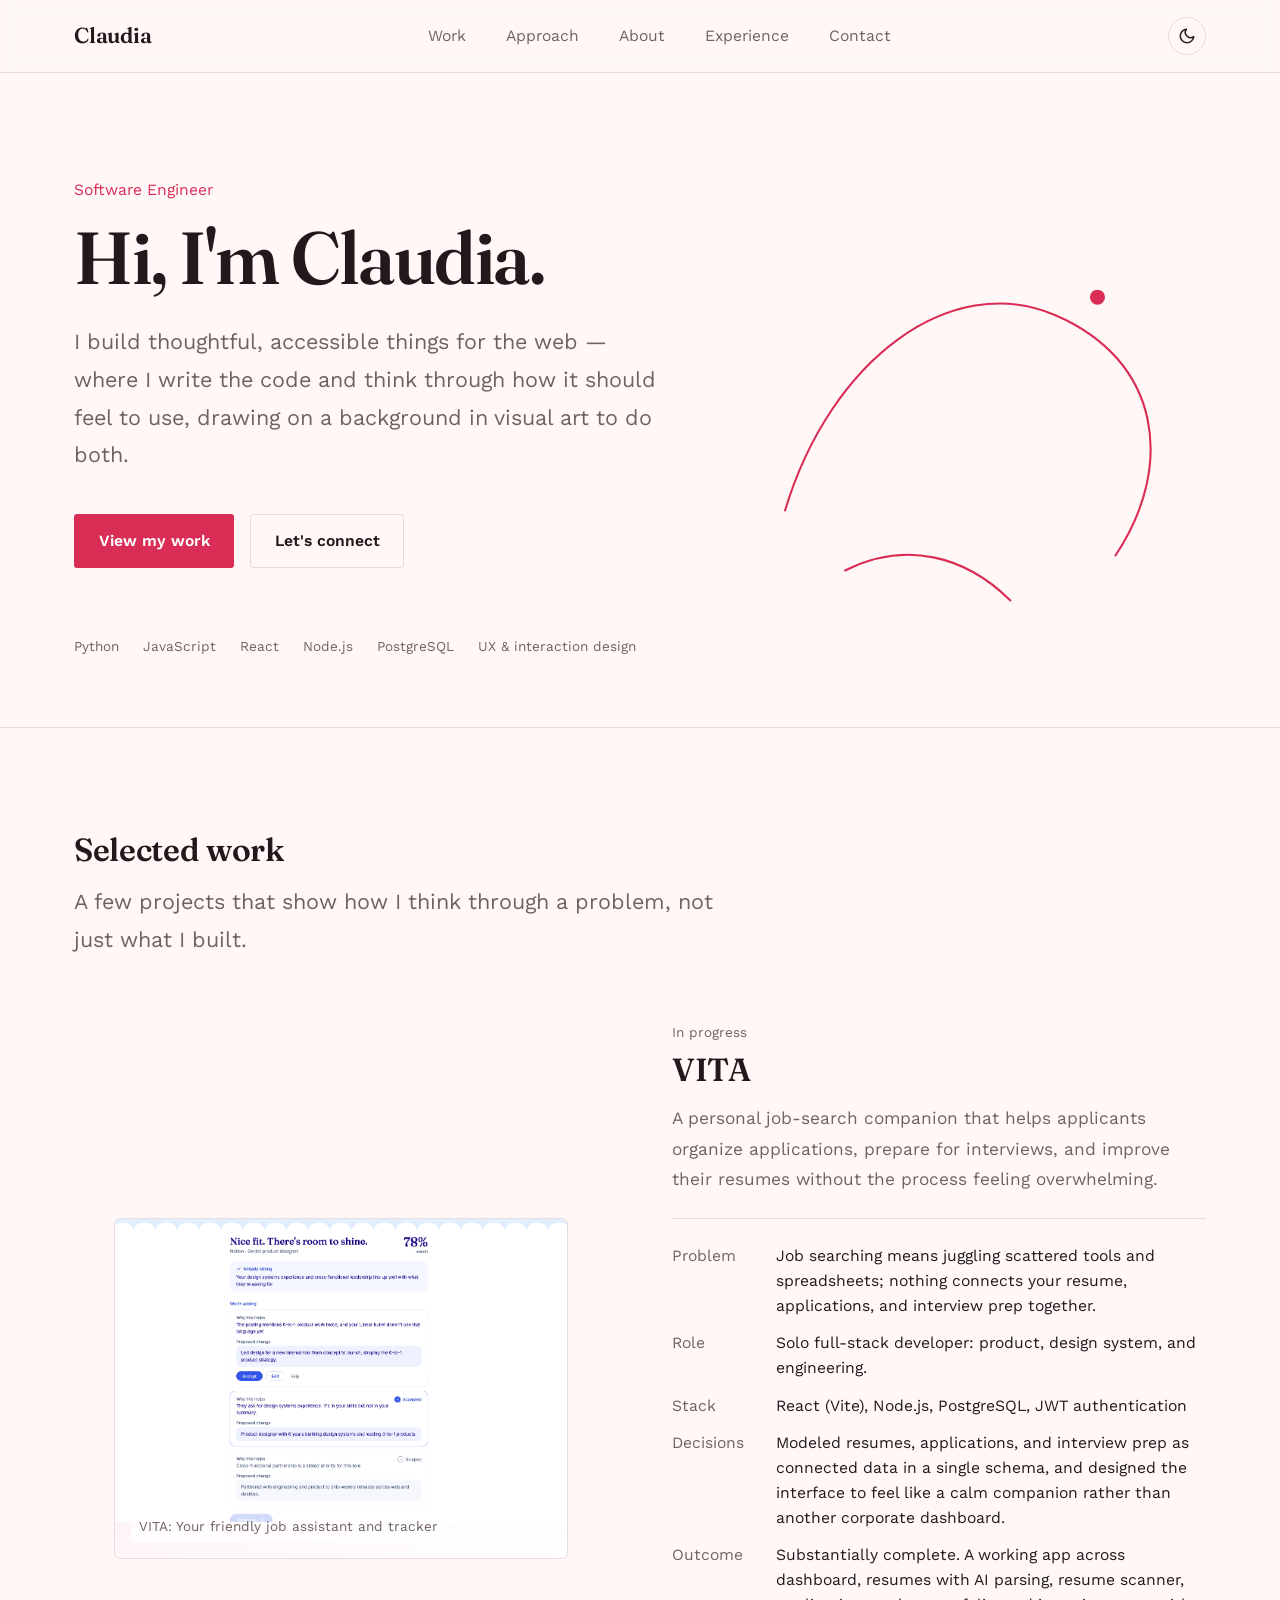
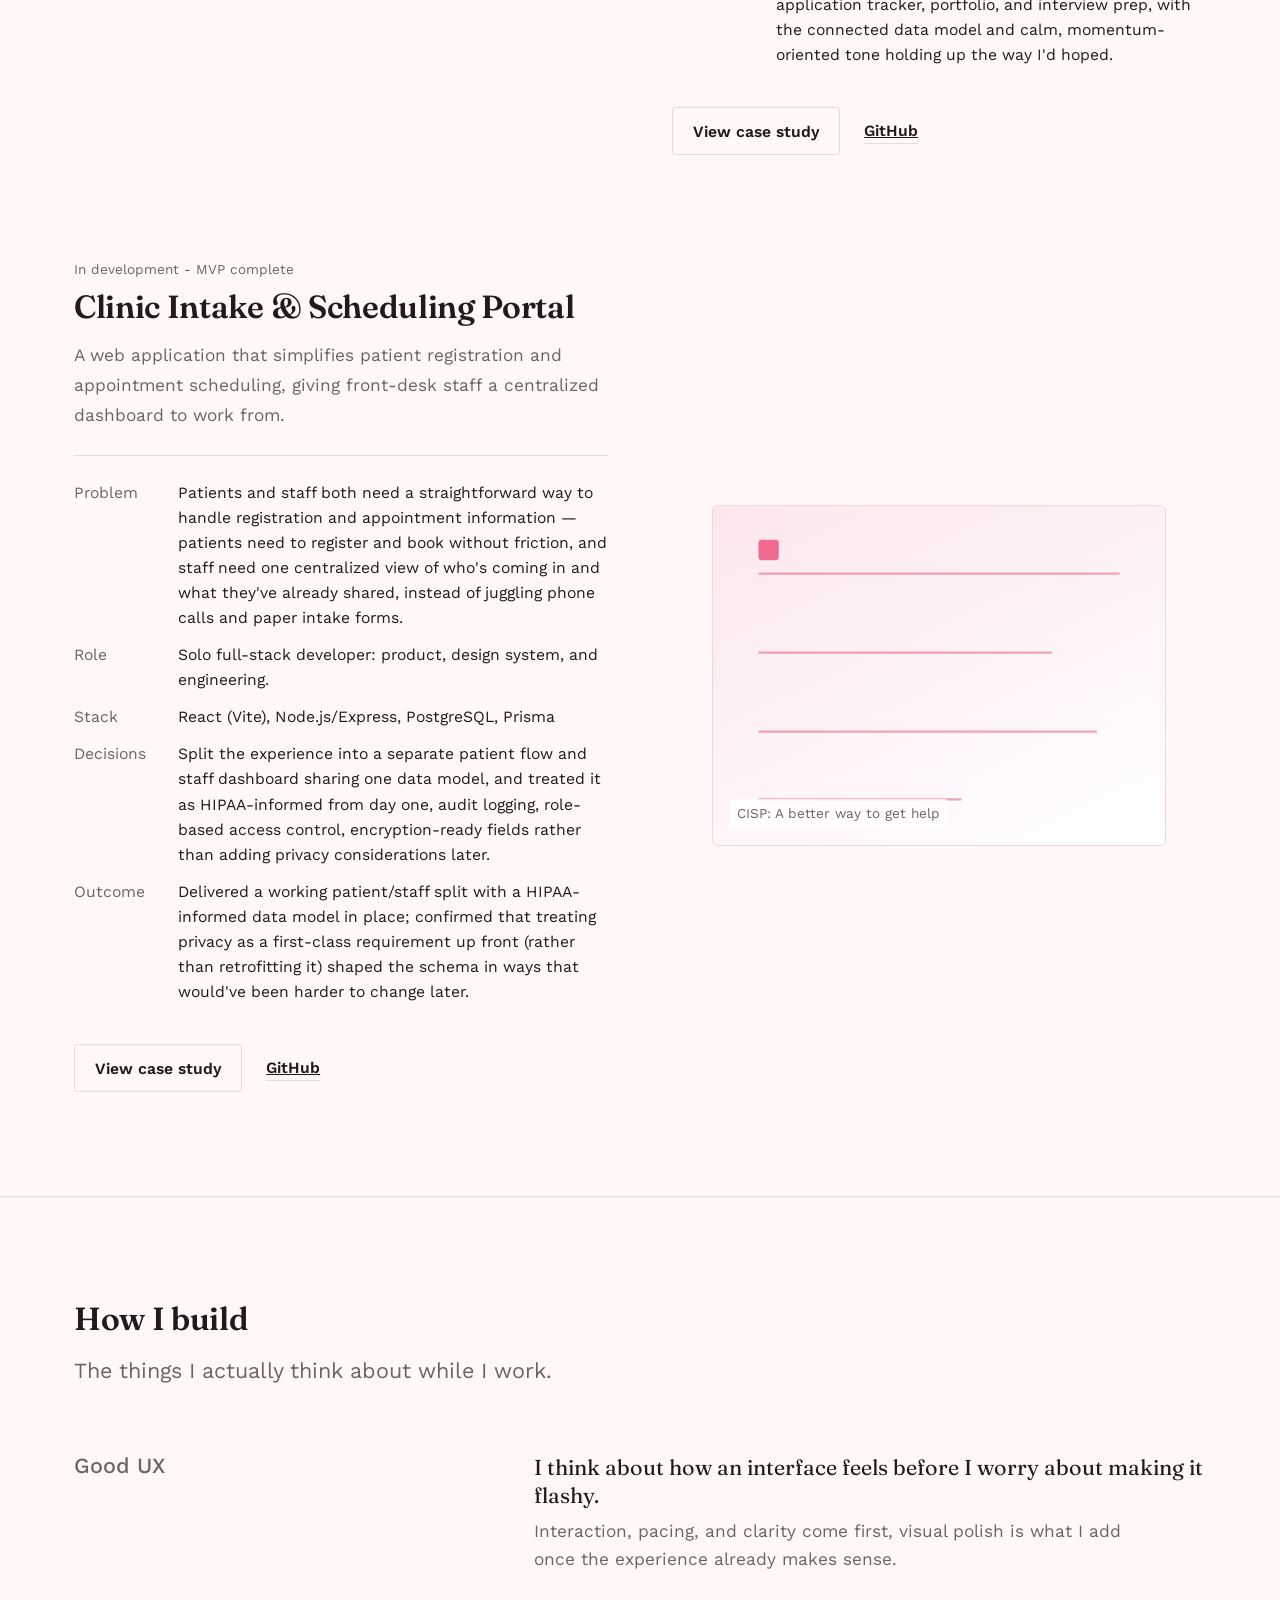
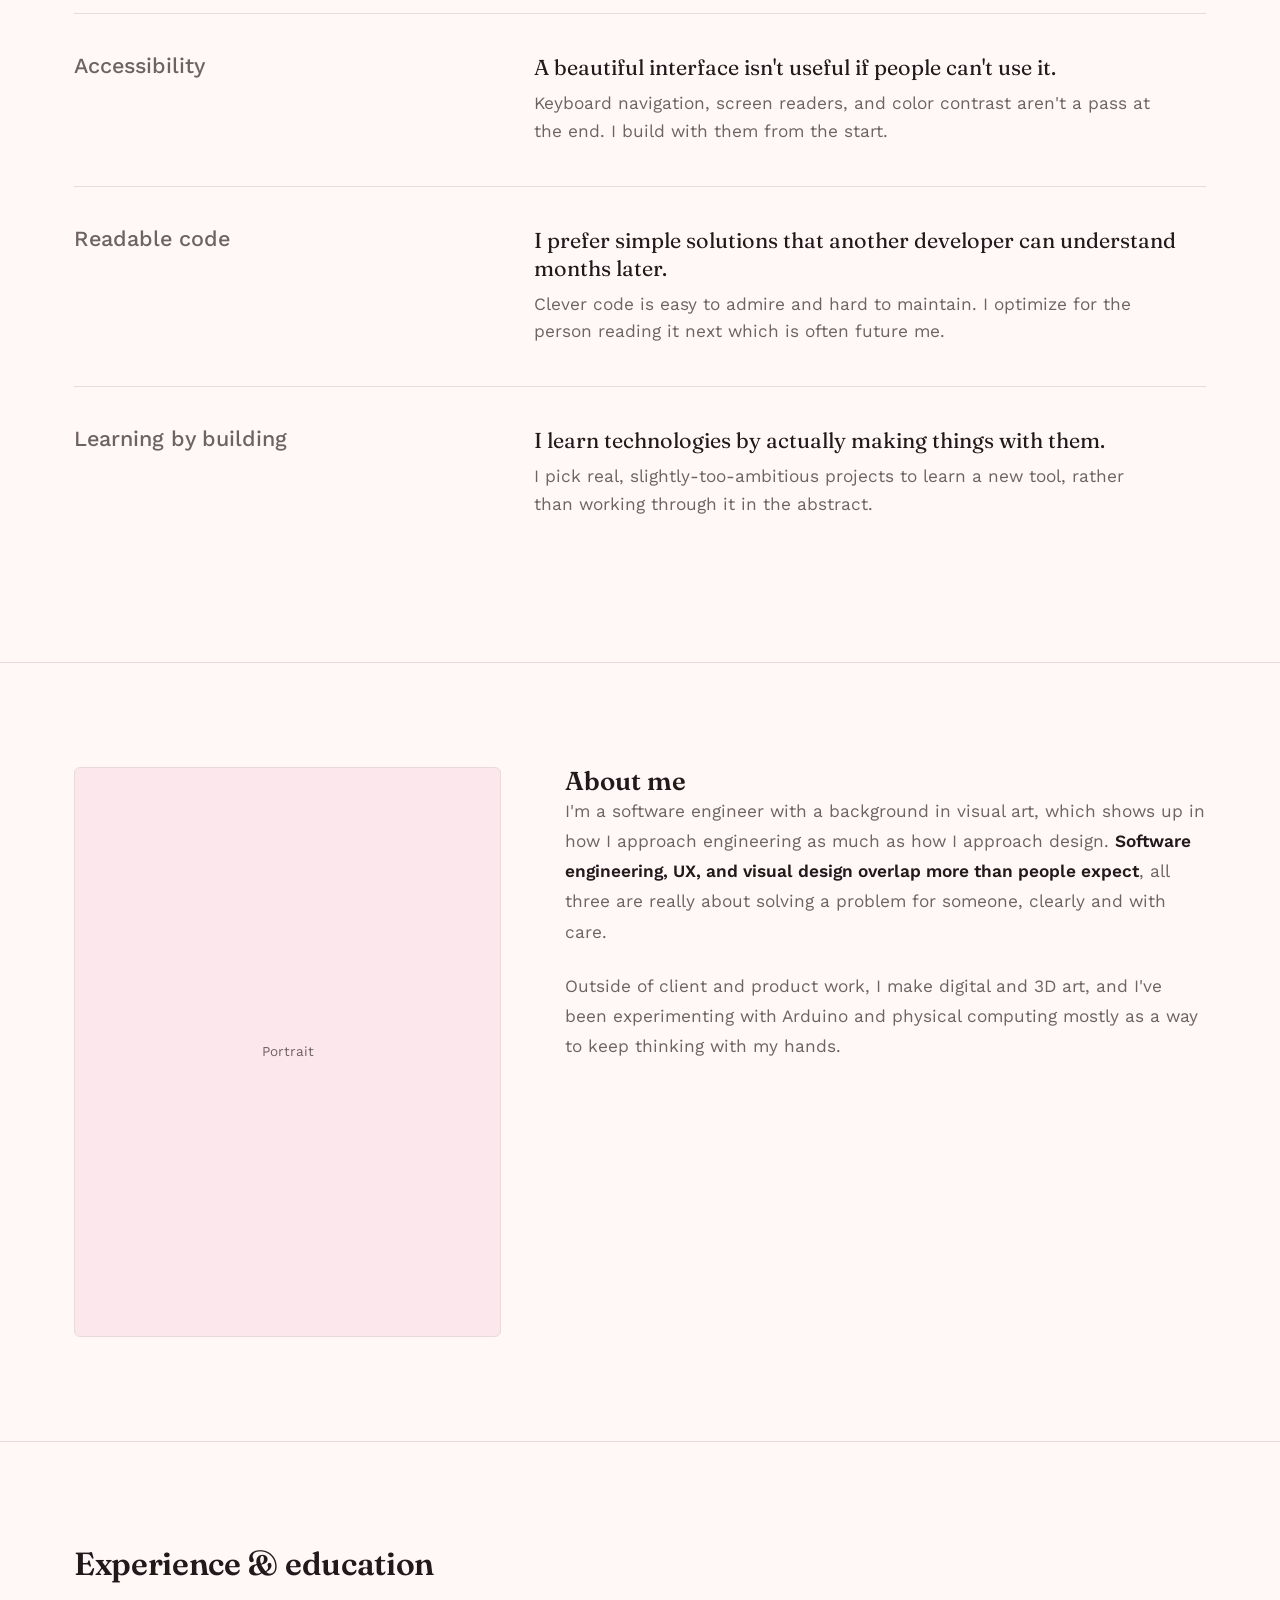
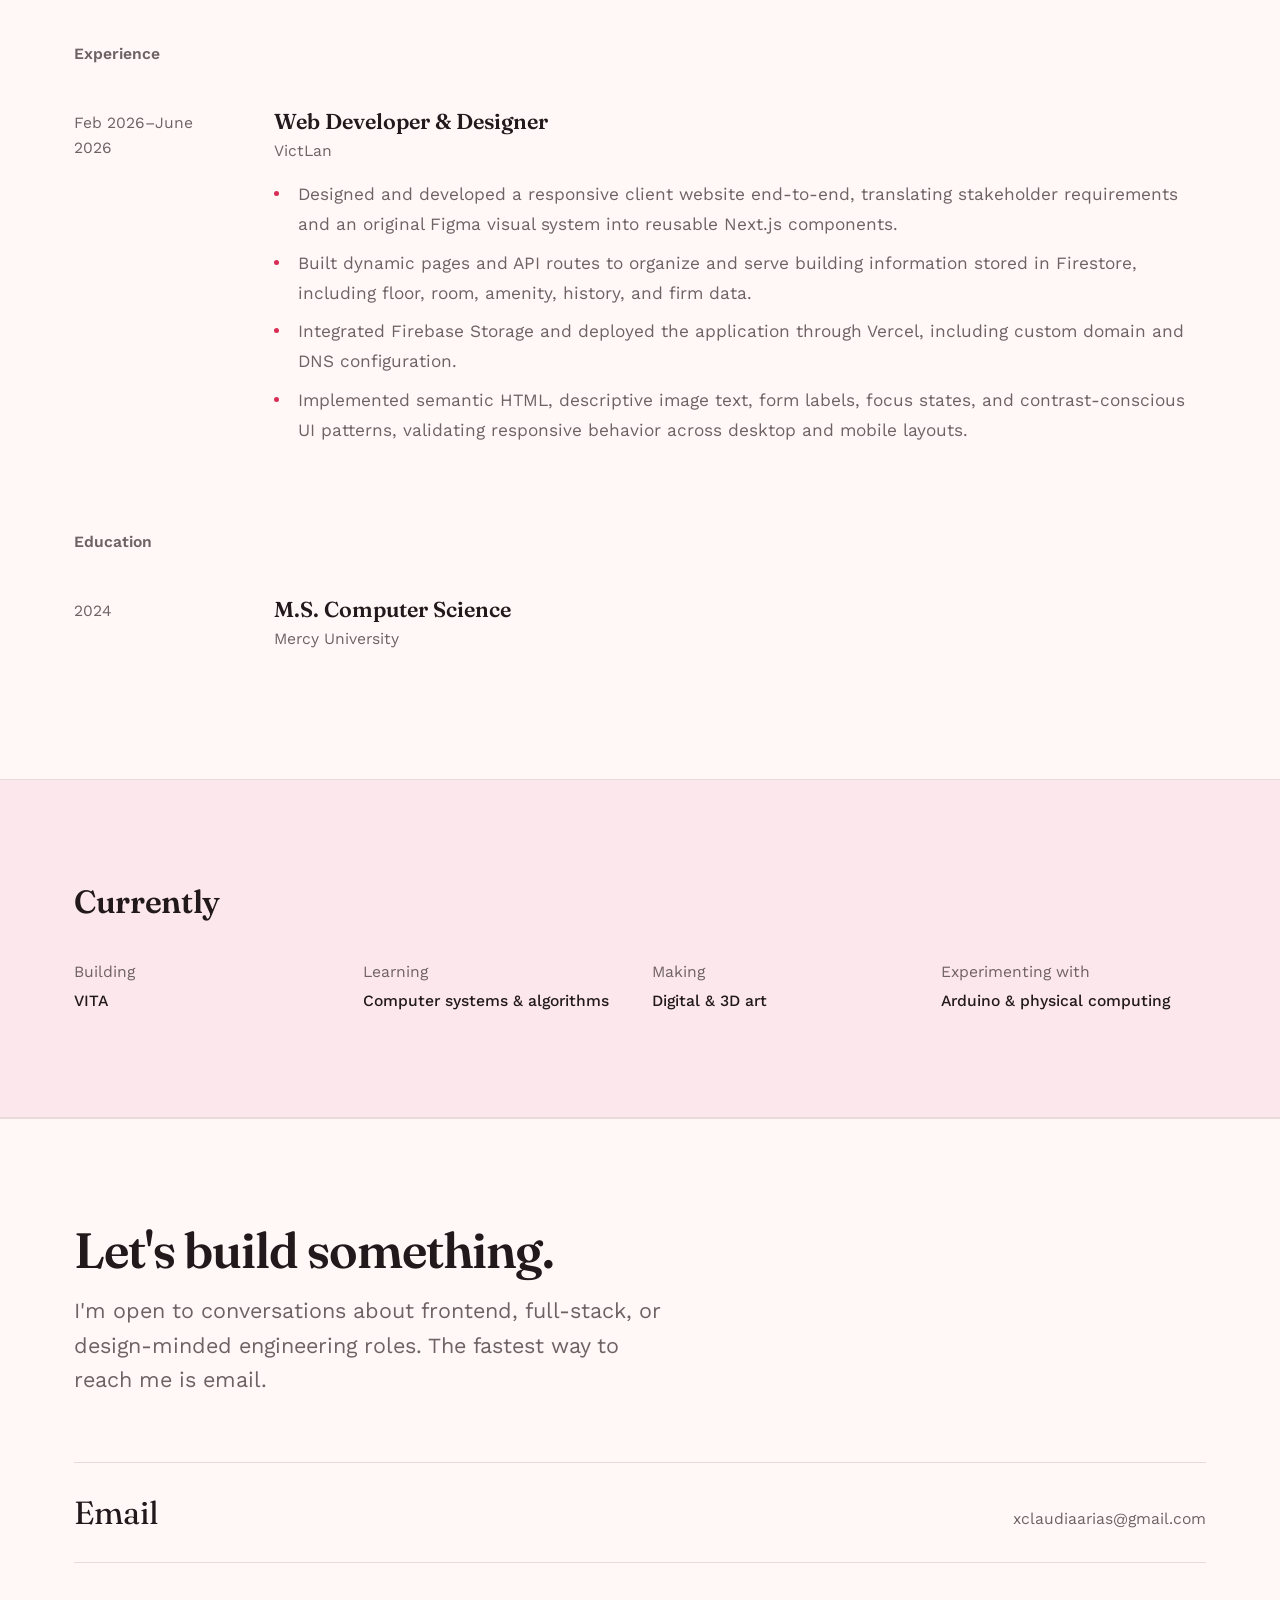
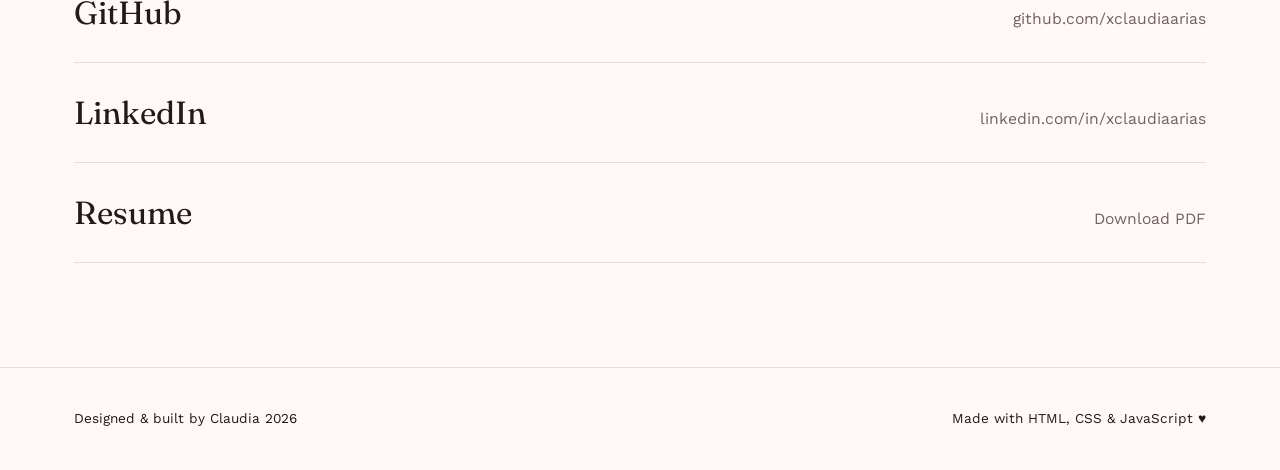
==== commit acc75fec: "update vita thumb" ====
--- a/index.html
+++ b/index.html
@@ -117,12 +117,7 @@
           <!-- Project 1: VITA -->
           <article class="work-item reveal">
             <figure class="work-visual">
-              <svg viewBox="0 0 400 300" role="img" aria-label="Abstract preview graphic for VITA">
-                <rect width="400" height="300" fill="none" />
-                <path d="M30 220 L 130 120 L 200 190 L 400 40" stroke="currentColor" stroke-width="2" fill="none" opacity="0.55" style="color: var(--color-accent)" />
-                <circle cx="130" cy="120" r="4" fill="var(--color-accent)" />
-                <circle cx="200" cy="190" r="4" fill="var(--color-accent-pink)" />
-              </svg>
+              <img src="./assets/images/vita-sc1.png" alt="vita scanner view">
               <figcaption>VITA: Your friendly job assistant and tracker</figcaption>
             </figure>
 
@@ -132,7 +127,7 @@
               <p class="work-desc">
                 A personal job-search companion that helps applicants organize
                 applications, prepare for interviews, and improve their
-                resumes — without the process feeling overwhelming.
+                resumes without the process feeling overwhelming.
               </p>
 
               <dl class="work-specs">
